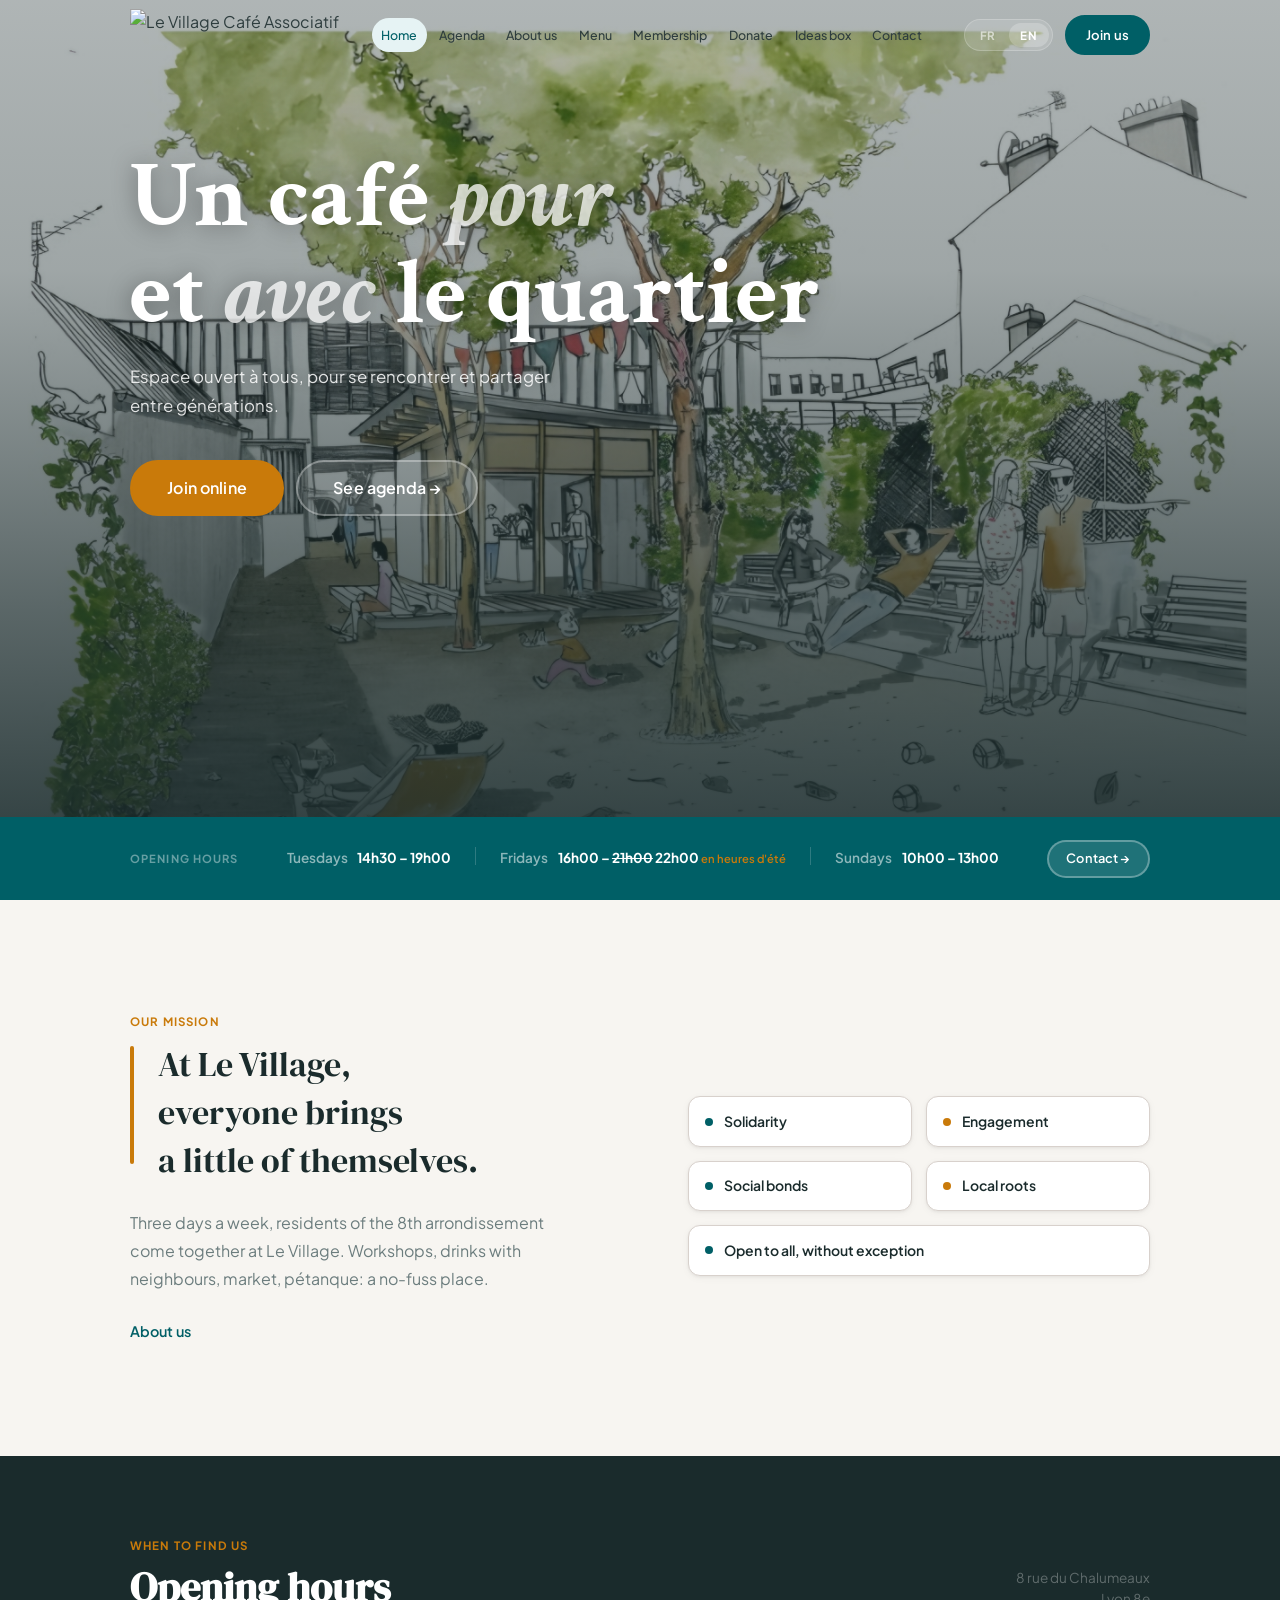
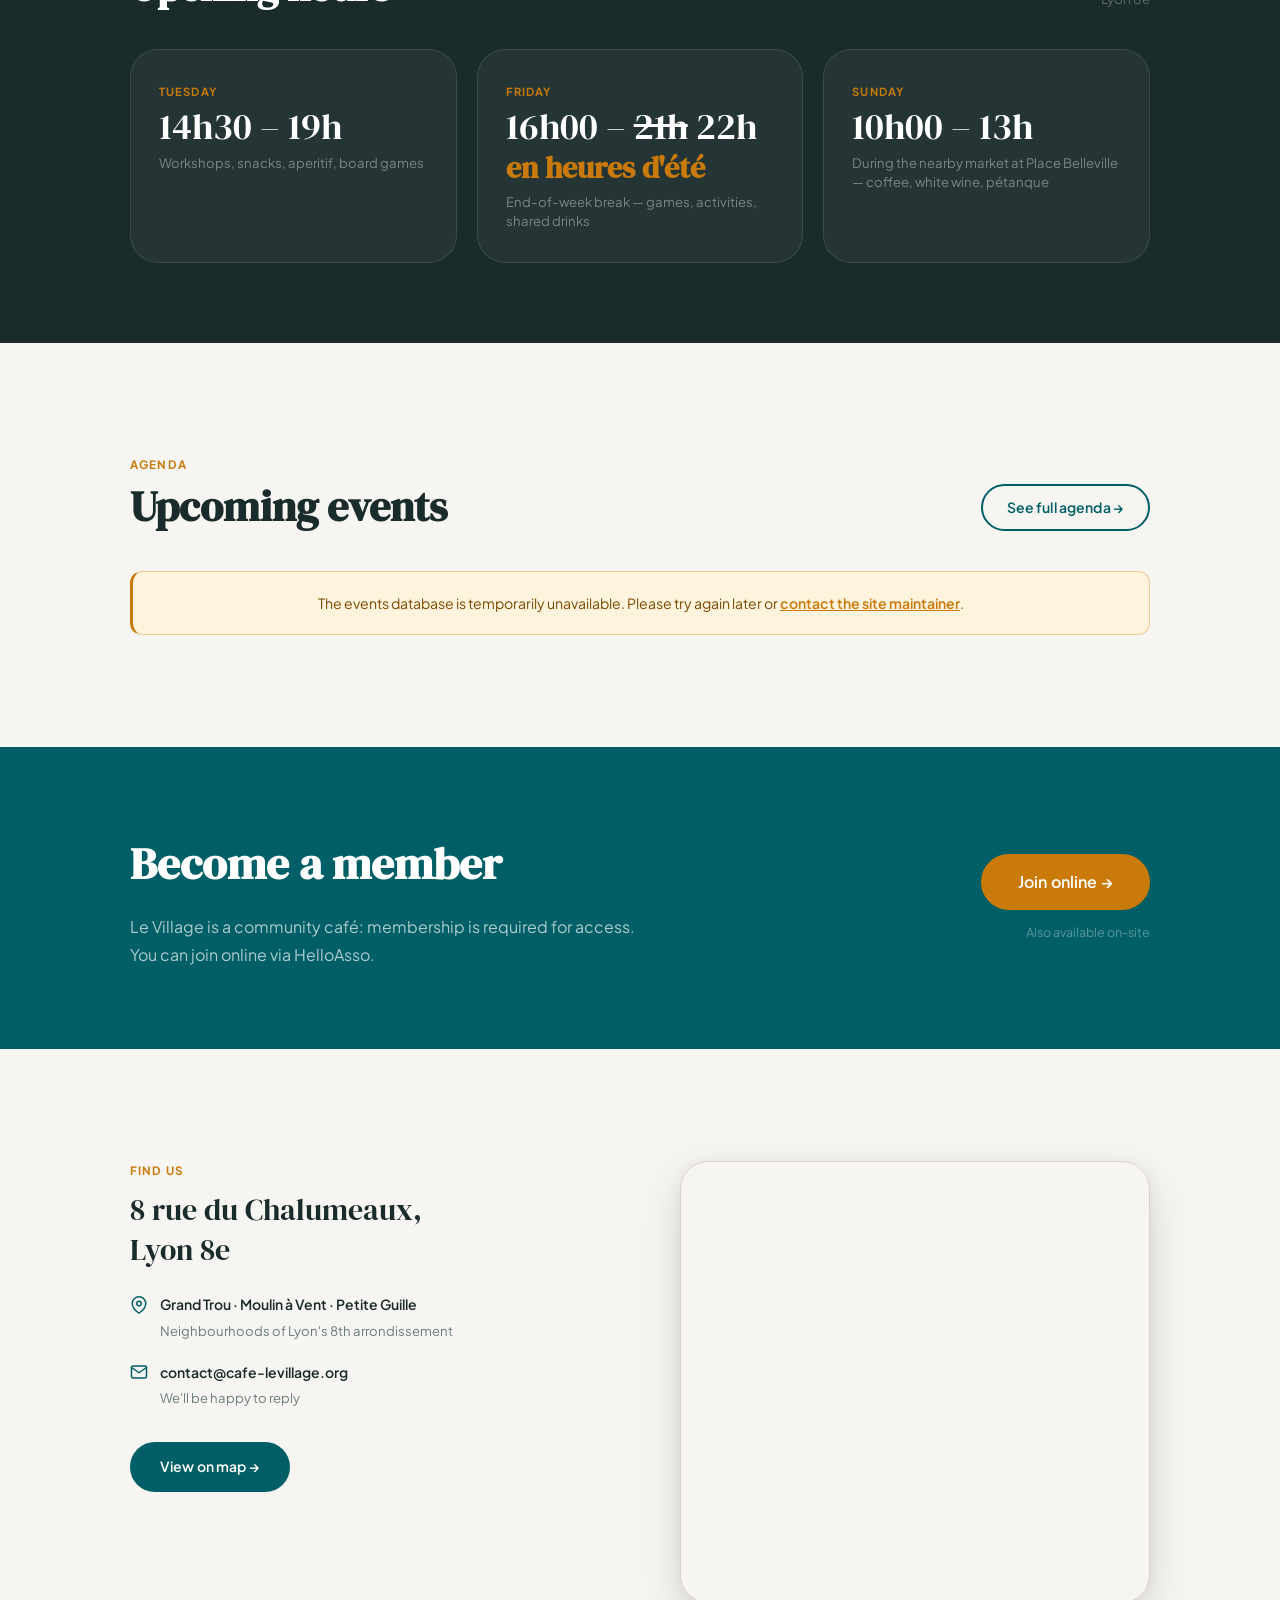
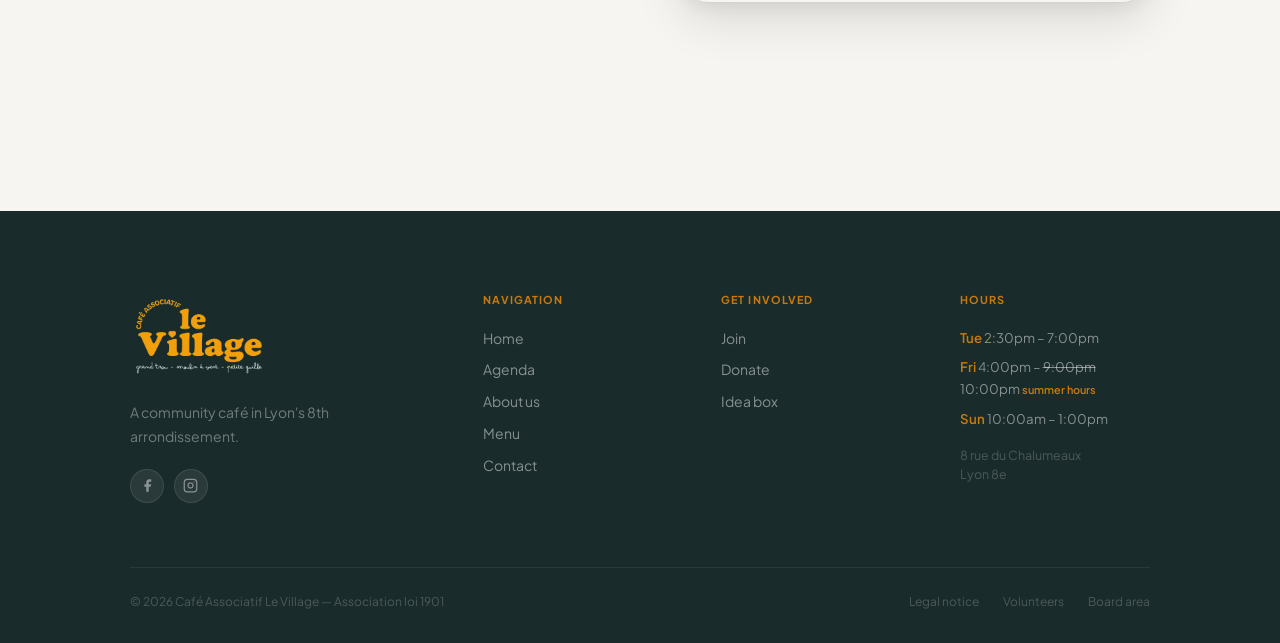
==== index.html @ 17a368c0 "style(contenu): reecrire l'accueil et la page « qui sommes-nous », harmoniser le site Quatrieme et d" ====
<!DOCTYPE html>
<html lang="fr">
<head>
  <meta charset="UTF-8">
  <meta name="viewport" content="width=device-width, initial-scale=1.0">
  <title>Le Village — Café Associatif · Lyon 8e</title>
  <meta name="description" content="Le Café Associatif Le Village — un espace ouvert à tous dans le 8e arrondissement de Lyon. Grand Trou · Moulin à Vent · Petite Guille.">
  <meta name="supabase-url" content="https://evifxtecjhemmaxaiozt.supabase.co">
  <meta name="supabase-anon-key" content="eyJhbGciOiJIUzI1NiIsInR5cCI6IkpXVCJ9.eyJpc3MiOiJzdXBhYmFzZSIsInJlZiI6ImV2aWZ4dGVjamhlbW1heGFpb3p0Iiwicm9sZSI6ImFub24iLCJpYXQiOjE3NzY5NzIzNzIsImV4cCI6MjA5MjU0ODM3Mn0.0Z4AL42b8cR0iKOZtfdiRQTcMbqZZi36RvYYEcFA48U">
  <link rel="canonical" href="https://cafe-levillage.org/">
  <meta property="og:type" content="website">
  <meta property="og:site_name" content="Le Village — Café Associatif">
  <meta property="og:url" content="https://cafe-levillage.org/">
  <meta property="og:title" content="Le Village — Café Associatif · Lyon 8e">
  <meta property="og:description" content="Le Café Associatif Le Village — un espace ouvert à tous dans le 8e arrondissement de Lyon.">
  <meta property="og:image" content="https://cafe-levillage.org/assets/images/aquarelle.jpeg">
  <script type="application/ld+json">
  {
    "@context": "https://schema.org",
    "@type": "CafeOrCoffeeShop",
    "name": "Le Village — Café Associatif",
    "url": "https://cafe-levillage.org",
    "logo": "https://cafe-levillage.org/assets/images/logo-orange.png",
    "image": "https://cafe-levillage.org/assets/images/aquarelle.jpeg",
    "description": "Le Café Associatif Le Village est un espace ouvert à tous pour se rencontrer et partager entre générations.",
    "address": {
      "@type": "PostalAddress",
      "streetAddress": "8 rue Chalumeaux",
      "addressLocality": "Lyon",
      "postalCode": "69008",
      "addressCountry": "FR"
    },
    "email": "contact@cafe-levillage.org",
    "openingHoursSpecification": [
      { "@type": "OpeningHoursSpecification", "dayOfWeek": "Tuesday",  "opens": "14:30", "closes": "19:00" },
      { "@type": "OpeningHoursSpecification", "dayOfWeek": "Friday",   "opens": "16:00", "closes": "22:00" },
      { "@type": "OpeningHoursSpecification", "dayOfWeek": "Sunday",   "opens": "10:00", "closes": "13:00" }
    ]
  }
  </script>
  <link rel="preconnect" href="https://fonts.googleapis.com">
  <link rel="preconnect" href="https://fonts.gstatic.com" crossorigin>
  <link rel="icon" type="image/jpeg" href="assets/images/favicon.jpg">
  <link rel="stylesheet" href="assets/css/village-shared.css">

  <style>
    /* ─── HERO ────────────────────────────────────────── */
    .hero { position:relative; min-height:100svh; display:flex; flex-direction:column; justify-content:flex-end; padding-top:70px; overflow:hidden; }
    .hero-bg { position:absolute; inset:0; width:100%; height:100%; object-fit:cover; object-position:center 38%; }
    @keyframes hero-pan { from { object-position:0% 50%; } to { object-position:100% 50%; } }
    @media (max-width:767px) { .hero-bg { animation:hero-pan 22s ease-in-out infinite alternate; object-position:0% 50%; transform:scale(1.18); transform-origin:center center; } }
    .hero-overlay { position:absolute; inset:0; background:linear-gradient(to bottom, rgba(26,43,44,.35) 0%, rgba(26,43,44,.42) 30%, rgba(26,43,44,.72) 68%, rgba(26,43,44,.94) 100%); }
    .hero-body { position:relative; z-index:1; padding:5rem var(--pad) 0; max-width:var(--max-w); margin:0 auto; width:100%; }
    .hero-chip { display:inline-flex; align-items:center; gap:.5rem; background:rgba(255,255,255,.12); border:1px solid rgba(255,255,255,.22); border-radius:var(--r-pill); padding:.28rem 1rem; font-size:.75rem; font-weight:700; letter-spacing:.08em; text-transform:uppercase; color:rgba(255,255,255,.9); margin-bottom:1.5rem; backdrop-filter:blur(8px); }
    .hero-chip-dot { width:6px; height:6px; background:var(--amber); border-radius:50%; flex-shrink:0; }
    .hero-title { font-family:'Crimson Text',Georgia,serif; font-size:clamp(3rem,8vw,5.8rem); color:var(--white); line-height:1.04; margin-bottom:1.25rem; text-wrap:balance; max-width:780px; text-shadow:0 2px 24px rgba(0,0,0,.35); }
    .hero-title em { font-style:italic; color:rgba(255,255,255,.75); }
    .hero-sub { font-size:1.05rem; color:rgba(255,255,255,.85); max-width:460px; line-height:1.7; margin-bottom:2.5rem; text-shadow:0 1px 12px rgba(0,0,0,.3); }
    .hero-actions { display:flex; flex-wrap:wrap; gap:.75rem; margin-bottom:4rem; }
    .hero-strip { position:relative; z-index:1; background:var(--teal); padding:1.4rem 0; margin-top:auto; }
    .hero-strip-inner { max-width:var(--max-w); margin:0 auto; padding:0 var(--pad); display:flex; flex-wrap:wrap; gap:1.5rem; align-items:center; justify-content:space-between; }
    .strip-label { font-size:.7rem; font-weight:700; text-transform:uppercase; letter-spacing:.1em; color:rgba(255,255,255,.4); }
    .strip-hours { display:flex; flex-wrap:wrap; gap:1.5rem; }
    .strip-item  { display:flex; align-items:center; gap:.6rem; }
    .strip-day   { font-size:.85rem; font-weight:600; color:rgba(255,255,255,.55); }
    .strip-time  { font-size:.85rem; font-weight:700; color:var(--white); }
    .strip-sep   { width:1px; height:18px; background:rgba(255,255,255,.18); flex-shrink:0; }

    /* ─── INTRO ───────────────────────────────────────── */
    .intro { padding:7rem 0; }
    .intro-grid { display:grid; gap:4rem; align-items:center; }
    .intro-quote { font-family:var(--font-display); font-size:clamp(1.5rem,3.2vw,2.1rem); line-height:1.42; color:var(--dark); position:relative; padding-left:1.75rem; }
    .intro-quote::before { content:''; position:absolute; left:0; top:.15em; width:4px; height:82%; background:var(--amber); border-radius:2px; }
    .values-grid { display:grid; grid-template-columns:1fr 1fr; gap:.85rem; margin-top:1rem; }
    .vpill { display:flex; align-items:center; gap:.7rem; background:var(--white); border:1px solid var(--border); border-radius:var(--r-md); padding:.8rem 1rem; box-shadow:var(--shadow-sm); transition:box-shadow .2s, transform .2s; }
    .vpill:hover { box-shadow:var(--shadow-md); transform:translateY(-2px); }
    .vpill-dot  { width:8px; height:8px; background:var(--teal); border-radius:50%; flex-shrink:0; }
    .vpill-dot.a { background:var(--amber); }
    .vpill-label { font-size:.875rem; font-weight:600; color:var(--dark); }
    .vpill-wide  { grid-column:span 2; }

    /* ─── HORAIRES ────────────────────────────────────── */
    .hours-sec  { background:var(--dark); padding:5rem 0; }
    .hours-head { display:flex; align-items:flex-end; justify-content:space-between; flex-wrap:wrap; gap:1rem; margin-bottom:2.5rem; }
    .hours-grid { display:grid; gap:1.25rem; }
    .hcard { background:rgba(255,255,255,.05); border:1px solid rgba(255,255,255,.1); border-radius:var(--r-xl); padding:2rem 1.75rem; transition:background .2s; }
    .hcard:hover { background:rgba(255,255,255,.09); }
    .hcard-day  { font-size:.7rem; font-weight:700; text-transform:uppercase; letter-spacing:.1em; color:var(--amber); margin-bottom:.4rem; }
    .hcard-time { font-family:var(--font-display); font-size:clamp(1.7rem,4vw,2.3rem); color:var(--white); line-height:1.05; margin-bottom:.45rem; }
    .hcard-note { font-size:.82rem; color:rgba(255,255,255,.4); line-height:1.45; }

    /* ─── EVENTS ──────────────────────────────────────── */
    .events-sec  { padding:7rem 0; }
    .events-head { display:flex; align-items:flex-end; justify-content:space-between; flex-wrap:wrap; gap:1rem; margin-bottom:2.5rem; }
    .events-grid { display:grid; gap:1.1rem; }
    .ecard { background:var(--white); border:1px solid var(--border); border-radius:var(--r-lg); overflow:hidden; display:flex; align-items:stretch; box-shadow:var(--shadow-sm); transition:box-shadow .2s, transform .2s; }
    .ecard:hover { box-shadow:var(--shadow-md); transform:translateY(-3px); }
    .ecard--has-photo { flex-direction:column; }
    .ecard-banner { overflow:hidden; flex-shrink:0; }
    .ecard-banner img { width:100%; height:auto; display:block; }
    .ecard--has-photo .ecard-row { display:flex; align-items:stretch; flex:1; }
    .ecard-date  { display:flex; flex-direction:column; align-items:center; justify-content:center; padding:1.25rem 1.4rem; min-width:76px; background:var(--teal); color:var(--white); text-align:center; flex-shrink:0; }
    .ecard-date.amber { background:var(--amber); }
    .ecard-dd    { font-family:var(--font-display); font-size:2rem; line-height:1; }
    .ecard-mm    { font-size:.65rem; font-weight:700; text-transform:uppercase; letter-spacing:.08em; opacity:.65; margin-top:.2rem; }
    .ecard-body  { padding:1.2rem 1.4rem; flex:1; display:flex; flex-direction:column; justify-content:center; }
    .ecard-cat   { font-size:.68rem; font-weight:700; text-transform:uppercase; letter-spacing:.08em; color:var(--amber); margin-bottom:.25rem; }
    .ecard-title { font-weight:600; color:var(--dark); font-size:1rem; line-height:1.3; margin-bottom:.25rem; }
    .ecard-meta  { font-size:.8rem; color:var(--muted); }
    .ecard-desc  { font-size:.82rem; color:var(--muted); line-height:1.55; margin-top:.45rem; }
    .events-empty { text-align:center; padding:2rem; color:var(--muted); font-size:.95rem; }

    /* ─── ADHÉSION ────────────────────────────────────── */
    .adh-sec { background:var(--teal); padding:5rem 0; }
    .adh-inner { display:flex; flex-direction:column; gap:2.5rem; }
    .adh-text h2 { font-family:var(--font-display); font-size:clamp(2rem,4vw,2.8rem); color:var(--white); margin-bottom:.75rem; }
    .adh-text p  { font-size:1rem; color:rgba(255,255,255,.68); line-height:1.75; max-width:520px; }
    .adh-cta { display:flex; flex-direction:column; gap:.75rem; align-items:flex-start; }
    .adh-note { font-size:.78rem; color:rgba(255,255,255,.35); }

    /* ─── MAP ─────────────────────────────────────────── */
    .map-sec { padding:7rem 0; }
    .map-grid { display:grid; gap:3rem; align-items:start; }
    .map-addr { font-family:var(--font-display); font-size:clamp(1.4rem,3vw,1.9rem); color:var(--dark); line-height:1.3; margin-bottom:1.5rem; }
    .map-details { display:flex; flex-direction:column; gap:1.1rem; margin-bottom:2rem; }
    .map-row { display:flex; align-items:flex-start; gap:.75rem; }
    .map-icon { width:18px; height:18px; color:var(--teal); flex-shrink:0; margin-top:.18rem; }
    .map-row-text strong { font-size:.875rem; font-weight:600; color:var(--dark); display:block; }
    .map-row-text span   { font-size:.82rem; color:var(--muted); }
    .map-frame { border-radius:var(--r-xl); overflow:hidden; box-shadow:var(--shadow-lg); border:1px solid var(--border); }
    .map-frame iframe { display:block; width:100%; height:340px; border:none; }

    /* ─── RESPONSIVE ──────────────────────────────────── */
    @media (min-width:640px) { .hours-grid { grid-template-columns:repeat(3,1fr); } .events-grid { grid-template-columns:1fr 1fr; } }
    @media (min-width:768px) { .intro-grid { grid-template-columns:1fr 1fr; gap:6rem; } .adh-inner { flex-direction:row; align-items:center; justify-content:space-between; } .adh-cta { align-items:flex-end; } .map-grid { grid-template-columns:1fr 1fr; gap:5rem; } .map-frame iframe { height:440px; } }
    @media (min-width:1024px) { .events-grid { grid-template-columns:repeat(3,1fr); } }
  </style>
</head>
<body>

  <nav class="site-nav" id="site-nav">
    <div class="nav-inner">
      <a href="index.html" class="nav-logo"><img src="assets/images/logo-header.png" alt="Le Village Café Associatif"></a>
      <div class="nav-links" role="navigation" aria-label="Navigation principale">
        <a href="index.html" class="active" data-fr="Accueil" data-en="Home">Accueil</a>
        <a href="agenda.html" data-fr="Agenda" data-en="Agenda">Agenda</a>
        <a href="qui-sommes-nous.html" data-fr="Qui sommes-nous" data-en="About us">Qui sommes-nous</a>
        <a href="carte.html" data-fr="La Carte" data-en="Menu">La Carte</a>
        <a href="adhesion.html" data-fr="Adhésion" data-en="Membership">Adhésion</a>
        <a href="don.html" data-fr="Faire un don" data-en="Donate">Faire un don</a>
        <a href="boite-a-idees.html" data-fr="Boîte à idées" data-en="Ideas box">Boîte à idées</a>
        <a href="contact.html" data-fr="Contact" data-en="Contact">Contact</a>
      </div>
      <div class="nav-right">
        <div class="lang-switch"><button class="lang-btn active" data-lang="fr">FR</button><button class="lang-btn" data-lang="en">EN</button></div>
        <a href="adhesion.html" class="btn btn-primary nav-adhere" style="font-size:.82rem;padding:.45rem 1.2rem;" data-fr="Adhérer" data-en="Join us">Adhérer</a>
        <button class="nav-burger" id="nav-burger" aria-label="Menu" aria-expanded="false"><span></span><span></span><span></span></button>
      </div>
    </div>
  </nav>
  <div class="nav-drawer" id="nav-drawer" role="dialog" aria-label="Menu">
    <a href="index.html" data-fr="Accueil" data-en="Home">Accueil</a>
    <a href="agenda.html" data-fr="Agenda" data-en="Agenda">Agenda</a>
    <a href="qui-sommes-nous.html" data-fr="Qui sommes-nous" data-en="About us">Qui sommes-nous</a>
    <a href="carte.html" data-fr="La Carte" data-en="Menu">La Carte</a>
    <a href="adhesion.html" data-fr="Adhésion" data-en="Membership">Adhésion</a>
    <a href="don.html" data-fr="Faire un don" data-en="Donate">Faire un don</a>
    <a href="boite-a-idees.html" data-fr="Boîte à idées" data-en="Ideas box">Boîte à idées</a>
    <a href="contact.html" data-fr="Contact" data-en="Contact">Contact</a>
  </div>

  <!-- HERO -->
  <section class="hero" id="hero-section">
    <img src="assets/images/aquarelle.jpeg" alt="Café Associatif Le Village — terrasse animée du quartier" class="hero-bg">
    <div class="hero-overlay"></div>
    <div class="container hero-body">
      <h1 class="hero-title fin fin-1">
        Un café <em>pour</em><br>et <em>avec</em> le quartier
      </h1>
      <p class="hero-sub fin fin-3">
        Espace ouvert à tous, pour se rencontrer et partager entre générations.
      </p>
      <div class="hero-actions fin fin-4">
        <a href="adhesion.html" class="btn btn-amber btn-lg" data-fr="Adhérer en ligne" data-en="Join online">Adhérer en ligne</a>
        <a href="agenda.html" class="btn btn-ghost btn-lg" data-fr="Voir l'agenda →" data-en="See agenda →">Voir l'agenda →</a>
      </div>
    </div>
    <div class="hero-strip">
      <div class="hero-strip-inner">
        <div><p class="strip-label" data-fr="Horaires d'ouverture" data-en="Opening hours">Horaires d'ouverture</p></div>
        <div class="strip-hours">
          <div class="strip-item"><span class="strip-day" data-fr="Mardis" data-en="Tuesdays">Mardis</span><span class="strip-time">14h30 – 19h00</span></div>
          <div class="strip-sep"></div>
          <div class="strip-item"><span class="strip-day" data-fr="Vendredis" data-en="Fridays">Vendredis</span><span class="strip-time">16h00 – <s>21h00</s> 22h00 <span class="summer-note">en heures d'été</span></span></div>
          <div class="strip-sep"></div>
          <div class="strip-item"><span class="strip-day" data-fr="Dimanches" data-en="Sundays">Dimanches</span><span class="strip-time">10h00 – 13h00</span></div>
        </div>
        <a href="contact.html" class="btn btn-ghost" style="font-size:.8rem;padding:.4rem 1.1rem;" data-fr="Contact →" data-en="Contact →">Contact →</a>
      </div>
    </div>
  </section>

  <!-- INTRO -->
  <section class="intro">
    <div class="container">
      <div class="intro-grid reveal">
        <div>
          <p class="s-label" data-fr="Notre mission" data-en="Our mission">Notre mission</p>
          <blockquote class="intro-quote" data-fr-rich="Au Village,<br>chacun amène<br>un peu de soi." data-en-rich="At Le Village,<br>everyone brings<br>a little of themselves.">
            Au Village,<br>chacun amène<br>un peu de soi.
          </blockquote>
          <p style="margin-top:1.5rem;font-size:1rem;color:var(--muted);line-height:1.78;max-width:430px;" data-fr="Trois jours par semaine, les habitants du 8e arrondissement se retrouvent au Village. Ateliers, verres entre voisins, marché, pétanque : un lieu sans prise de tête." data-en="Three days a week, residents of the 8th arrondissement come together at Le Village. Workshops, drinks with neighbours, market, pétanque: a no-fuss place.">
            Trois jours par semaine, les habitants du 8e arrondissement se retrouvent au Village. Ateliers, verres entre voisins, marché, pétanque : un lieu sans prise de tête.
          </p>
          <a href="qui-sommes-nous.html" style="display:inline-flex;align-items:center;gap:.4rem;margin-top:1.6rem;font-size:.9rem;font-weight:600;color:var(--teal);" data-fr="Qui sommes-nous" data-en="About us">
            Qui sommes-nous
            <svg width="14" height="14" viewBox="0 0 24 24" fill="none" stroke="currentColor" stroke-width="2.5" stroke-linecap="round" stroke-linejoin="round"><path d="M5 12h14M12 5l7 7-7 7"/></svg>
          </a>
        </div>
        <div>
          <div class="values-grid">
            <div class="vpill"><span class="vpill-dot"></span><span class="vpill-label" data-fr="Solidarité" data-en="Solidarity">Solidarité</span></div>
            <div class="vpill"><span class="vpill-dot a"></span><span class="vpill-label" data-fr="Engagement" data-en="Engagement">Engagement</span></div>
            <div class="vpill"><span class="vpill-dot"></span><span class="vpill-label" data-fr="Lien social" data-en="Social bonds">Lien social</span></div>
            <div class="vpill"><span class="vpill-dot a"></span><span class="vpill-label" data-fr="Ancrage local" data-en="Local roots">Ancrage local</span></div>
            <div class="vpill vpill-wide"><span class="vpill-dot"></span><span class="vpill-label" data-fr="Ouverture à tous, sans exception" data-en="Open to all, without exception">Ouverture à tous, sans exception</span></div>
          </div>
        </div>
      </div>
    </div>
  </section>

  <!-- HORAIRES -->
  <section class="hours-sec">
    <div class="container">
      <div class="hours-head reveal">
        <div>
          <p class="s-label" style="color:var(--amber);" data-fr="Quand nous retrouver" data-en="When to find us">Quand nous retrouver</p>
          <h2 style="font-family:var(--font-display);font-size:clamp(1.9rem,4vw,2.5rem);color:var(--white);line-height:1.1;" data-fr="Horaires d'ouverture" data-en="Opening hours">Horaires d'ouverture</h2>
        </div>
        <p style="font-size:.85rem;color:rgba(255,255,255,.3);max-width:260px;line-height:1.55;text-align:right;">8 rue du Chalumeaux<br>Lyon 8e</p>
      </div>
      <div class="hours-grid reveal">
        <div class="hcard">
          <p class="hcard-day" data-fr="Mardi" data-en="Tuesday">Mardi</p>
          <p class="hcard-time">14h30 – 19h</p>
          <p class="hcard-note" data-fr="Ateliers, goûter, apéritif, jeux de société" data-en="Workshops, snacks, aperitif, board games">Ateliers, goûter, apéritif, jeux de société</p>
        </div>
        <div class="hcard">
          <p class="hcard-day" data-fr="Vendredi" data-en="Friday">Vendredi</p>
          <p class="hcard-time">16h00 – <s>21h</s> 22h <span class="summer-note">en heures d'été</span></p>
          <p class="hcard-note" data-fr="Break de fin de semaine — jeux, animations, verres partagés" data-en="End-of-week break — games, activities, shared drinks">Break de fin de semaine — jeux, animations, verres partagés</p>
        </div>
        <div class="hcard">
          <p class="hcard-day" data-fr="Dimanche" data-en="Sunday">Dimanche</p>
          <p class="hcard-time">10h00 – 13h</p>
          <p class="hcard-note" data-fr="Pendant le marché voisin place Belleville — café, vin blanc, pétanque" data-en="During the nearby market at Place Belleville — coffee, white wine, pétanque">Pendant le marché voisin place Belleville — café, vin blanc, pétanque</p>
        </div>
      </div>
    </div>
  </section>

  <!-- ÉVÉNEMENTS -->
  <section class="events-sec">
    <div class="container">
      <div class="events-head reveal">
        <div>
          <p class="s-label" data-fr="Agenda" data-en="Agenda">Agenda</p>
          <h2 class="s-title" data-fr="Prochains événements" data-en="Upcoming events">Prochains événements</h2>
        </div>
        <a href="agenda.html" class="btn btn-outline" data-fr="Voir tout l'agenda →" data-en="See full agenda →">Voir tout l'agenda →</a>
      </div>
      <div class="events-grid reveal" id="events-grid">
        <p class="events-empty" style="grid-column:1/-1;">Chargement des événements…</p>
      </div>
    </div>
  </section>

  <!-- ADHÉSION -->
  <section class="adh-sec">
    <div class="container">
      <div class="adh-inner reveal">
        <div class="adh-text">
          <h2 data-fr="Devenez adhérent·e" data-en="Become a member">Devenez adhérent·e</h2>
          <p data-fr="Le Village est un café associatif : l'adhésion est obligatoire pour y accéder. Elle se souscrit en ligne via HelloAsso." data-en="Le Village is a community café: membership is required for access. You can join online via HelloAsso.">Le Village est un café associatif : l'adhésion est obligatoire pour y accéder. Elle se souscrit en ligne via HelloAsso.</p>
        </div>
        <div class="adh-cta">
          <a href="adhesion.html" class="btn btn-amber btn-lg" data-fr="Adhérer en ligne →" data-en="Join online →">Adhérer en ligne →</a>
          <p class="adh-note" data-fr="Également disponible sur place" data-en="Also available on-site">Également disponible sur place</p>
        </div>
      </div>
    </div>
  </section>

  <!-- CARTE -->
  <section class="map-sec">
    <div class="container">
      <div class="map-grid reveal">
        <div>
          <p class="s-label" data-fr="Nous trouver" data-en="Find us">Nous trouver</p>
          <p class="map-addr">8 rue du Chalumeaux,<br>Lyon 8e</p>
          <div class="map-details">
            <div class="map-row">
              <svg class="map-icon" viewBox="0 0 24 24" fill="none" stroke="currentColor" stroke-width="2" stroke-linecap="round" stroke-linejoin="round"><path d="M21 10c0 7-9 13-9 13s-9-6-9-13a9 9 0 0 1 18 0z"/><circle cx="12" cy="10" r="3"/></svg>
              <div class="map-row-text">
                <strong data-fr="Grand Trou · Moulin à Vent · Petite Guille" data-en="Grand Trou · Moulin à Vent · Petite Guille">Grand Trou · Moulin à Vent · Petite Guille</strong>
                <span data-fr="Quartiers du 8e arrondissement de Lyon" data-en="Neighbourhoods of Lyon's 8th arrondissement">Quartiers du 8e arrondissement de Lyon</span>
              </div>
            </div>
            <div class="map-row">
              <svg class="map-icon" viewBox="0 0 24 24" fill="none" stroke="currentColor" stroke-width="2" stroke-linecap="round" stroke-linejoin="round"><path d="M4 4h16c1.1 0 2 .9 2 2v12c0 1.1-.9 2-2 2H4c-1.1 0-2-.9-2-2V6c0-1.1.9-2 2-2z"/><polyline points="22,6 12,13 2,6"/></svg>
              <div class="map-row-text">
                <strong>contact@cafe-levillage.org</strong>
                <span data-fr="On vous répond avec plaisir" data-en="We'll be happy to reply">On vous répond avec plaisir</span>
              </div>
            </div>
          </div>
          <a href="contact.html" class="btn btn-primary" style="padding:.7rem 1.75rem;" data-fr="Voir sur la carte →" data-en="View on map →">Voir sur la carte →</a>
        </div>
        <div class="map-frame">
          <iframe title="Carte — Café Associatif Le Village, Lyon 8e" src="https://cartes.app/?allez=Café Associatif Le Village|n13308296369|4.85406|45.73576#15/45.73655/4.8552" loading="lazy"></iframe>
        </div>
      </div>
    </div>
  </section>

  <footer class="site-footer">
    <div class="container">
      <div class="footer-grid">
        <div><img src="assets/images/logo-detoure-orange.png" alt="Le Village" class="footer-logo"><p class="footer-tagline" data-fr="Un café associatif du 8e arrondissement de Lyon." data-en="A community café in Lyon's 8th arrondissement.">Un café associatif du 8e arrondissement de Lyon.</p><div class="footer-social"><a href="https://www.facebook.com/profile.php?id=61574530611496" class="soc-btn" target="_blank" rel="noopener" aria-label="Facebook"><svg viewBox="0 0 24 24" fill="currentColor"><path d="M18 2h-3a5 5 0 0 0-5 5v3H7v4h3v8h4v-8h3l1-4h-4V7a1 1 0 0 1 1-1h3z"/></svg></a><a href="https://www.instagram.com/cafe_associatif_le_village" class="soc-btn" target="_blank" rel="noopener" aria-label="Instagram"><svg viewBox="0 0 24 24" fill="none" stroke="currentColor" stroke-width="2" stroke-linecap="round" stroke-linejoin="round"><rect x="2" y="2" width="20" height="20" rx="5" ry="5"/><path d="M16 11.37A4 4 0 1 1 12.63 8 4 4 0 0 1 16 11.37z"/><line x1="17.5" y1="6.5" x2="17.51" y2="6.5"/></svg></a></div></div>
        <div><p class="fc-title" data-fr="Navigation" data-en="Navigation">Navigation</p><nav class="fc-links"><a href="index.html" data-fr="Accueil" data-en="Home">Accueil</a><a href="agenda.html" data-fr="Agenda" data-en="Agenda">Agenda</a><a href="qui-sommes-nous.html" data-fr="Qui sommes-nous" data-en="About us">Qui sommes-nous</a><a href="carte.html" data-fr="La Carte" data-en="Menu">La Carte</a><a href="contact.html" data-fr="Contact" data-en="Contact">Contact</a></nav></div>
        <div><p class="fc-title" data-fr="Participer" data-en="Get involved">Participer</p><nav class="fc-links"><a href="adhesion.html" data-fr="Adhérer" data-en="Join">Adhérer</a><a href="don.html" data-fr="Faire un don" data-en="Donate">Faire un don</a><a href="boite-a-idees.html" data-fr="Boîte à idées" data-en="Idea box">Boîte à idées</a></nav></div>
        <div><p class="fc-title" data-fr="Horaires" data-en="Hours">Horaires</p><div class="fc-hours"><p class="fc-hour" data-fr-rich="<strong>Mar</strong> 14h30 – 19h00" data-en-rich="<strong>Tue</strong> 2:30pm – 7:00pm"><strong>Mar</strong> 14h30 – 19h00</p><p class="fc-hour" data-fr-rich="<strong>Ven</strong> 16h00 – <s>21h00</s> 22h00 <span class=&quot;summer-note&quot;>en heures d'été</span>" data-en-rich="<strong>Fri</strong> 4:00pm – <s>9:00pm</s> 10:00pm <span class=&quot;summer-note&quot;>summer hours</span>"><strong>Ven</strong> 16h00 – <s>21h00</s> 22h00 <span class="summer-note">en heures d'été</span></p><p class="fc-hour" data-fr-rich="<strong>Dim</strong> 10h00 – 13h00" data-en-rich="<strong>Sun</strong> 10:00am – 1:00pm"><strong>Dim</strong> 10h00 – 13h00</p></div><p style="font-size:.78rem;color:rgba(255,255,255,.22);margin-top:1rem;line-height:1.5;">8 rue du Chalumeaux<br>Lyon 8e</p></div>
      </div>
      <div class="footer-bottom"><span>© 2026 Café Associatif Le Village — Association loi 1901</span><div class="footer-bottom-links"><a href="contact.html" data-fr="Mentions légales" data-en="Legal notice">Mentions légales</a><a href="benevoles.html" data-fr="Bénévoles" data-en="Volunteers">Bénévoles</a><a href="ca.html" data-fr="Espace CA" data-en="Board area">Espace CA</a></div></div>
    </div>
  </footer>

  <script src="assets/js/village-i18n.js"></script>
  <script src="https://cdn.jsdelivr.net/npm/@supabase/supabase-js@2"></script>
  <script src="assets/js/supabase-client.js"></script>
  <script>
    const nav = document.getElementById('site-nav');
    window.addEventListener('scroll', () => { nav.classList.toggle('scrolled', window.scrollY > 50); }, { passive: true });

    const burger = document.getElementById('nav-burger'), drawer = document.getElementById('nav-drawer');
    burger.addEventListener('click', () => { const open = burger.classList.toggle('open'); drawer.classList.toggle('open', open); burger.setAttribute('aria-expanded', open); document.body.style.overflow = open ? 'hidden' : ''; });
    drawer.querySelectorAll('a').forEach(a => a.addEventListener('click', () => { burger.classList.remove('open'); drawer.classList.remove('open'); burger.setAttribute('aria-expanded', false); document.body.style.overflow = ''; }));

    const obs = new IntersectionObserver(es => es.forEach(e => { if (e.isIntersecting) { e.target.classList.add('v'); obs.unobserve(e.target); } }), { threshold: 0.1 });
    document.querySelectorAll('.reveal').forEach(el => obs.observe(el));

    // Dynamic events from Supabase (via window.VillageSupabase)
    const MOIS_FR = ['Jan','Fév','Mar','Avr','Mai','Juin','Juil','Août','Sep','Oct','Nov','Déc'];
    const MOIS_EN = ['Jan','Feb','Mar','Apr','May','Jun','Jul','Aug','Sep','Oct','Nov','Dec'];

    function escHtml(s) { const d = document.createElement('div'); d.appendChild(document.createTextNode(String(s))); return d.innerHTML; }

    function eventNotice(ev, lang) {
      if (!ev.notice) return '';
      const text = lang === 'en' && ev.notice_en ? ev.notice_en : ev.notice;
      return `<p class="ecard-notice">${escHtml(text)}</p>`;
    }

    function confirmNotice(ev, lang) {
      if (!ev.confirmationMail || !/^[^\s@]+@[^\s@]+\.[^\s@]+$/.test(ev.confirmationMail)) return '';
      const titre = lang === 'en' && ev.titre_en ? ev.titre_en : ev.titre;
      const subjectBase = lang === 'en' ? 'Attendance confirmation' : 'Confirmation de présence';
      const href = 'mailto:' + ev.confirmationMail + '?subject=' + encodeURIComponent(titre ? subjectBase + ' — ' + titre : subjectBase);
      const before = lang === 'en' ? 'Please confirm your attendance by ' : 'Merci de confirmer votre présence par ';
      const linkLabel = lang === 'en' ? 'email' : 'mail';
      return `<p class="ecard-confirm"><span class="ecard-confirm-mark" aria-hidden="true">✨</span><span>${escHtml(before)}<a href="${escHtml(href)}">${escHtml(linkLabel)}</a></span></p>`;
    }

    function isSafeImageUrl(url) {
      return typeof url === 'string' && /^assets\/images\/[^/]+\.(jpe?g|png|gif|webp|svg)$/i.test(url);
    }

    function buildEventCard(ev, lang) {
      const d = new Date(ev.date + 'T00:00:00');
      const dd = d.getDate();
      const mm = (lang === 'en' ? MOIS_EN : MOIS_FR)[d.getMonth()];
      const isAmber = ev.public && ev.public.toLowerCase().includes('libre');
      const heures = ev.heureDebut ? (ev.heureDebut.slice(0,5) + (ev.heureFin ? ' – ' + ev.heureFin.slice(0,5) : '')) : '';
      const meta = [ev.jour_semaine, heures, ev.public].filter(Boolean).join(' · ');
      const titre = lang === 'en' && ev.titre_en ? ev.titre_en : ev.titre;
      const desc = lang === 'en' && ev.description_en ? ev.description_en : (ev.description || '');
      const photoUrl = ev.photos && ev.photos.length && isSafeImageUrl(ev.photos[0]) ? ev.photos[0] : null;
      const photoAlt = escHtml(ev.photo_alt || titre || '');
      const inner = `
        <div class="ecard-date${isAmber ? ' amber' : ''}">
          <span class="ecard-dd">${dd}</span>
          <span class="ecard-mm">${mm}</span>
        </div>
        <div class="ecard-body">
          ${ev.categorie ? `<p class="ecard-cat">${escHtml(ev.categorie)}</p>` : ''}
          <p class="ecard-title">${escHtml(titre)}</p>
          ${meta ? `<p class="ecard-meta">${escHtml(meta)}</p>` : ''}
          ${desc ? `<p class="ecard-desc">${escHtml(desc)}</p>` : ''}
          ${eventNotice(ev, lang)}
          ${confirmNotice(ev, lang)}
        </div>`;
      if (photoUrl) {
        return `<div class="ecard ecard--has-photo">
          <div class="ecard-banner"><img src="${escHtml(photoUrl)}" alt="${photoAlt}" loading="lazy"></div>
          <div class="ecard-row">${inner}</div>
        </div>`;
      }
      return `<div class="ecard">${inner}</div>`;
    }

    function currentLang() { return (window.i18n && window.i18n.locale) || localStorage.getItem('village-lang') || 'fr'; }

    let cachedEvents = null;

    function renderEvents() {
      const grid = document.getElementById('events-grid');
      if (!grid || !cachedEvents) return;
      const lang = currentLang();
      const now = new Date();
      const upcoming = cachedEvents
        .filter(ev => ev.date && new Date(ev.date + 'T00:00:00') >= new Date(now.toISOString().slice(0,10) + 'T00:00:00'))
        .sort((a, b) => a.date.localeCompare(b.date))
        .slice(0, 3);
      if (!upcoming.length) {
        grid.innerHTML = '<p class="events-empty" style="grid-column:1/-1;">' +
          (lang === 'en'
            ? 'No upcoming events for now — follow us on social media!'
            : 'Aucun événement à venir pour le moment — suivez-nous sur les réseaux !') + '</p>';
        return;
      }
      grid.innerHTML = upcoming.map(ev => buildEventCard(ev, lang)).join('');
    }

    async function loadEvents() {
      const grid = document.getElementById('events-grid');
      try {
        cachedEvents = await window.VillageSupabase.fetchEvenements();
        renderEvents();
      } catch(e) {
        const lang = currentLang();
        grid.innerHTML = '<p class="events-error">' +
          (lang === 'en'
            ? 'The events database is temporarily unavailable. Please try again later or <a href="boite-a-idees.html#ameliorer-le-site" style="color:#c97a0a;font-weight:600;text-decoration:underline;">contact the site maintainer</a>.'
            : 'La base de données des évènements est momentanément indisponible. Veuillez patienter ou <a href="boite-a-idees.html#ameliorer-le-site" style="color:#c97a0a;font-weight:600;text-decoration:underline;">contacter le mainteneur du site</a>.') + '</p>';
      }
    }
    loadEvents();
    document.addEventListener('i18n:changed', renderEvents);
  </script>

  <!-- POPUP événement (evenements.js) -->
  <div data-evenements="popup"></div>
  <script src="assets/js/evenements.js"></script>

  <script src="assets/js/lightbox.js" defer></script>
</body>
</html>
---- assets/css/village-shared.css ----
/* ============================================
   LE VILLAGE — Shared Design System
   Tokens · Reset · Nav · Footer · Utilities
   ============================================ */

@import url('https://fonts.googleapis.com/css2?family=DM+Serif+Display:ital@0;1&family=Caveat:wght@600;700&family=Plus+Jakarta+Sans:wght@300;400;500;600;700&family=Crimson+Text:ital,wght@0,600;0,700;1,400;1,600&display=swap');

/* ─── TOKENS ──────────────────────────────── */
:root {
  --teal:        #005F66;
  --teal-mid:    #007A82;
  --teal-light:  #E6F3F4;
  --amber:       #C97A0A;
  --amber-light: #FEF3DC;
  --cream:       #F7F5F1;
  --cream-dark:  #EDE9E3;
  --dark:        #1A2B2C;
  --text:        #2E3D3E;
  --muted:       #6C7D7E;
  --border:      #D8D1CC;
  --white:       #FFFFFF;

  --font-display: 'DM Serif Display', Georgia, serif;
  --font-body:    'Plus Jakarta Sans', system-ui, sans-serif;
  --font-hand:    'Caveat', cursive;

  --r-sm: 6px; --r-md: 12px; --r-lg: 20px; --r-xl: 28px; --r-pill: 100px;

  --shadow-sm: 0 1px 3px rgba(0,0,0,.06), 0 2px 8px rgba(0,0,0,.04);
  --shadow-md: 0 4px 16px rgba(0,0,0,.08), 0 1px 4px rgba(0,0,0,.04);
  --shadow-lg: 0 16px 48px rgba(0,0,0,.12), 0 4px 16px rgba(0,0,0,.06);

  --max-w: 1100px;
  --inner-w: 780px;
  --pad: 1.5rem;
}

/* ─── RESET ──────────────────────────────── */
*, *::before, *::after { box-sizing: border-box; margin: 0; padding: 0; }
html { scroll-behavior: smooth; -webkit-text-size-adjust: 100%; }
body { font-family: var(--font-body); font-size: 1rem; line-height: 1.65; color: var(--text); background: var(--cream); -webkit-font-smoothing: antialiased; overflow-x: hidden; }
img { max-width: 100%; display: block; }
a { color: inherit; text-decoration: none; }
ul { list-style: none; }
button { font-family: inherit; cursor: pointer; }

/* ─── LAYOUT ─────────────────────────────── */
.container    { width: 100%; max-width: var(--max-w);   margin: 0 auto; padding: 0 var(--pad); }
.container-sm { width: 100%; max-width: var(--inner-w); margin: 0 auto; padding: 0 var(--pad); }

/* ─── TYPOGRAPHY UTILITIES ───────────────── */
.s-label { font-size:.72rem; font-weight:700; text-transform:uppercase; letter-spacing:.1em; color:var(--amber); margin-bottom:.65rem; display:block; }
.s-title { font-family:var(--font-display); font-size:clamp(1.9rem,4vw,2.6rem); color:var(--dark); line-height:1.12; text-wrap:balance; }
.s-body  { margin-top:.85rem; font-size:1rem; color:var(--muted); line-height:1.78; }

/* ─── BUTTONS ────────────────────────────── */
.btn { display:inline-flex; align-items:center; gap:.4rem; padding:.6rem 1.5rem; border-radius:var(--r-pill); font-family:var(--font-body); font-size:.875rem; font-weight:600; letter-spacing:.01em; border:2px solid transparent; transition:all .2s ease; text-decoration:none; white-space:nowrap; cursor:pointer; }
.btn-lg { padding:.8rem 2.2rem; font-size:1rem; }
.btn-primary  { background:var(--teal);  color:var(--white); border-color:var(--teal); }
.btn-primary:hover  { background:var(--dark); border-color:var(--dark); transform:translateY(-1px); box-shadow:0 4px 20px rgba(0,95,102,.28); }
.btn-amber    { background:var(--amber); color:var(--white); border-color:var(--amber); }
.btn-amber:hover    { background:#b06808; border-color:#b06808; transform:translateY(-1px); }
.btn-outline  { background:transparent; color:var(--teal); border-color:var(--teal); }
.btn-outline:hover  { background:var(--teal); color:var(--white); }
.btn-ghost    { background:rgba(255,255,255,.12); color:var(--white); border-color:rgba(255,255,255,.3); }
.btn-ghost:hover    { background:rgba(255,255,255,.22); border-color:rgba(255,255,255,.5); }

.btn:disabled,
.btn[aria-disabled="true"] {
  box-shadow: none;
  cursor: not-allowed;
  opacity: 0.5;
  pointer-events: none;
  transform: none;
}

/* ─── CARDS ──────────────────────────────── */
.card { background:var(--white); border:1px solid var(--border); border-radius:var(--r-lg); padding:1.75rem; box-shadow:var(--shadow-sm); }

/* ─── NAV ────────────────────────────────── */
.site-nav { position:fixed; top:0; left:0; right:0; z-index:200; height:70px; display:flex; align-items:center; transition:background .35s, box-shadow .35s; }
.site-nav.scrolled { background:rgba(247, 245, 241, 0.96); backdrop-filter:blur(14px); -webkit-backdrop-filter:blur(14px); box-shadow:0 1px 0 var(--border); }
.nav-inner { display:flex; align-items:center; justify-content:space-between; width:100%; max-width:var(--max-w); margin:0 auto; padding:0 var(--pad); gap:1rem; }
.nav-logo { display:flex; align-items:center; flex-shrink:0; }
.nav-logo img { height:52px; width:auto; transition:opacity .2s; }
.nav-logo:hover img { opacity:.8; }
.nav-links { display:none; align-items:center; gap:.15rem; flex:1; justify-content:center; }
.nav-links a { font-size:.78rem; font-weight:500; color:var(--text); padding:.4rem .6rem; border-radius:var(--r-pill); transition:background .15s, color .15s; white-space:nowrap; }
.nav-links a:hover, .nav-links a.active { background:var(--teal-light); color:var(--teal); }
.nav-right { display:flex; align-items:center; gap:.75rem; flex-shrink:0; }
.nav-adhere { display:none !important; }
.nav-burger { display:flex; flex-direction:column; justify-content:center; gap:5px; width:40px; height:40px; padding:9px; background:none; border:none; cursor:pointer; border-radius:var(--r-sm); }
.nav-burger span { display:block; width:100%; height:2px; background:var(--dark); border-radius:2px; transition:all .28s ease; transform-origin:center; }
.nav-burger.open span:nth-child(1) { transform:translateY(7px) rotate(45deg); }
.nav-burger.open span:nth-child(2) { opacity:0; transform:scaleX(0); }
.nav-burger.open span:nth-child(3) { transform:translateY(-7px) rotate(-45deg); }
.nav-drawer { position:fixed; top:70px; left:0; right:0; bottom:0; background:var(--cream); z-index:199; padding:1.5rem var(--pad); display:flex; flex-direction:column; transform:translateX(100%); transition:transform .35s cubic-bezier(.4,0,.2,1); border-top:1px solid var(--border); overflow-y:auto; }
.nav-drawer.open { transform:translateX(0); }
.nav-drawer a { font-size:1.15rem; font-weight:500; color:var(--text); padding:.9rem 1rem; border-radius:var(--r-md); display:block; transition:background .15s, color .15s; border-bottom:1px solid var(--border); }
.nav-drawer a:last-child { border-bottom:none; }
.nav-drawer a:hover { background:var(--teal-light); color:var(--teal); }

/* ─── PAGE HEADER (inner pages) ──────────── */
.page-hd { background:var(--dark); padding:7rem 0 4rem; }
.page-hd-inner { max-width:var(--max-w); margin:0 auto; padding:0 var(--pad); }
.page-hd-label { font-size:.72rem; font-weight:700; text-transform:uppercase; letter-spacing:.1em; color:var(--amber); margin-bottom:.75rem; display:block; }
.page-hd-title { font-family:'Crimson Text', Georgia, serif; font-size:clamp(2.8rem,7vw,4.5rem); color:var(--white); line-height:1.05; margin-bottom:.75rem; font-weight:600; }
.page-hd-sub { font-size:1rem; color:rgba(255,255,255,.55); max-width:480px; line-height:1.65; }

/* ─── HORIZONTAL BANDS ────────────────────── */
.band-dark { background:var(--dark); padding:5rem 0; }
.band-teal { background:var(--teal); padding:5rem 0; }
.band-dark .s-label  { color:var(--amber); }
.band-dark .s-title  { color:var(--white); }
.band-dark .s-body   { color:rgba(255,255,255,.6); }
.band-teal .s-label  { color:rgba(255,255,255,.6); }
.band-teal .s-title  { color:var(--white); }
.band-teal .s-body   { color:rgba(255,255,255,.7); }

/* ─── FOOTER ─────────────────────────────── */
.site-footer { background:var(--dark); padding:5rem 0 2rem; margin-top:6rem; }
.footer-grid { display:grid; gap:3rem; margin-bottom:4rem; }
.footer-logo { height:90px; width:auto; margin-bottom:1.25rem; opacity:.95; }
.footer-tagline { font-size:.875rem; color:rgba(255,255,255,.38); line-height:1.7; max-width:220px; }
.footer-social { display:flex; gap:.6rem; margin-top:1.25rem; }
.soc-btn { width:34px; height:34px; border-radius:50%; background:rgba(255,255,255,.07); border:1px solid rgba(255,255,255,.1); display:flex; align-items:center; justify-content:center; color:rgba(255,255,255,.45); transition:background .2s, color .2s; }
.soc-btn:hover { background:rgba(255,255,255,.14); color:var(--white); }
.soc-btn svg { width:15px; height:15px; }
.fc-title { font-size:.68rem; font-weight:700; text-transform:uppercase; letter-spacing:.1em; color:var(--amber); margin-bottom:1.1rem; }
.fc-links { display:flex; flex-direction:column; gap:.55rem; }
.fc-links a { font-size:.875rem; color:rgba(255,255,255,.48); transition:color .15s; }
.fc-links a:hover { color:var(--white); }
.fc-hours { display:flex; flex-direction:column; gap:.5rem; }
.fc-hour { font-size:.83rem; color:rgba(255,255,255,.48); }
.fc-hour strong { color:var(--amber); font-weight:600; }

/* Mention « heures d'été » — couleur jaune/ambre de la charte */
.summer-note {
  color: var(--amber);
  font-size: 0.82em;
  font-weight: 600;
  white-space: nowrap;
}
.footer-bottom { border-top:1px solid rgba(255,255,255,.07); padding-top:1.5rem; display:flex; align-items:center; justify-content:space-between; flex-wrap:wrap; gap:1rem; font-size:.75rem; color:rgba(255,255,255,.22); }
.footer-bottom a { color:rgba(255,255,255,.22); transition:color .15s; }
.footer-bottom a:hover { color:rgba(255,255,255,.6); }
.footer-bottom-links { display:flex; gap:1.5rem; }

/* ─── REVEAL ANIMATIONS ──────────────────── */
@keyframes fadeUp { from { opacity:0; transform:translateY(22px); } to { opacity:1; transform:translateY(0); } }
.fin   { opacity:0; animation:fadeUp .6s ease forwards; }
.fin-1 { animation-delay:.08s; } .fin-2 { animation-delay:.18s; }
.fin-3 { animation-delay:.3s;  } .fin-4 { animation-delay:.45s; }
.reveal { opacity:0; transform:translateY(26px); transition:opacity .65s ease, transform .65s ease; }
.reveal.v { opacity:1; transform:translateY(0); }

/* ─── INFO BANNERS ───────────────────────── */
.banner { border-radius:var(--r-md); padding:1.1rem 1.4rem; display:flex; gap:.85rem; align-items:flex-start; font-size:.92rem; line-height:1.6; }
.banner-amber { background:var(--amber-light); border:2px solid var(--amber); color:var(--text); }
.banner-teal  { background:var(--teal-light);  border:2px solid var(--teal);  color:var(--text); }
.banner p { margin:0; }
.banner strong { color:var(--teal); }

/* ─── FORM ELEMENTS ──────────────────────── */
.form-label { display:block; font-weight:600; font-size:.85rem; color:var(--dark); margin-bottom:.4rem; }
.form-input { width:100%; padding:.75rem 1rem; border:1.5px solid var(--border); border-radius:var(--r-md); font-family:var(--font-body); font-size:.95rem; color:var(--text); background:var(--white); transition:border-color .2s, box-shadow .2s; outline:none; }
.form-input:focus { border-color:var(--teal); box-shadow:0 0 0 3px rgba(0,95,102,.1); }
.form-hint { font-size:.78rem; color:var(--muted); margin-top:.3rem; }
.form-group { margin-bottom:1.1rem; }
.form-row { display:grid; grid-template-columns:1fr 1fr; gap:1rem; }
@media (max-width:500px) { .form-row { grid-template-columns:1fr; } }

/* ─── LANGUAGE SWITCHER ──────────────────────── */
.lang-switch { display:inline-flex; align-items:center; gap:.15rem; background:var(--cream-dark); border:1px solid var(--border); border-radius:var(--r-pill); padding:.2rem; flex-shrink:0; }
.lang-btn { font-family:var(--font-body); font-size:.72rem; font-weight:700; letter-spacing:.04em; color:var(--muted); background:none; border:none; padding:.28rem .7rem; border-radius:var(--r-pill); cursor:pointer; transition:background .15s, color .15s; }
.lang-btn:hover { color:var(--teal); }
.lang-btn.active { background:var(--teal); color:var(--white); }
.site-nav:not(.scrolled) .lang-switch { background:rgba(255,255,255,.12); border-color:rgba(255,255,255,.2); }
.site-nav:not(.scrolled) .lang-btn { color:rgba(255,255,255,.6); }
.site-nav:not(.scrolled) .lang-btn:hover { color:var(--white); }
.site-nav:not(.scrolled) .lang-btn.active { background:rgba(255,255,255,.22); color:var(--white); }

/* ─── RESPONSIVE ─────────────────────────── */
@media (min-width:768px) {
  :root { --pad: 2rem; }
  .nav-links  { display:flex; }
  .nav-adhere { display:inline-flex !important; }
  .nav-burger { display:none; }
  .footer-grid { grid-template-columns:1.6fr 1fr 1fr 1fr; }
}
@media (min-width:1024px) { :root { --pad: 2.5rem; } }
@media (prefers-reduced-motion:reduce) { .fin,.reveal { animation:none; opacity:1; transform:none; transition:none; } }

/* ─── PROTECTED PAGES ───────────────────── */
.logout-btn { display:inline-flex; align-items:center; gap:.4rem; margin-top:2.5rem; padding:.65rem 1.75rem; border-radius:var(--r-pill); border:2px solid var(--border); background:var(--white); font-family:var(--font-body); font-size:.875rem; font-weight:600; color:var(--muted); cursor:pointer; transition:all .2s; }
.logout-btn:hover { border-color:var(--teal); color:var(--teal); }

.icon-circle { width:40px; height:40px; border-radius:50%; display:flex; align-items:center; justify-content:center; flex-shrink:0; color:var(--white); }

.icon-circle.teal   { background:var(--teal); }
.icon-circle.amber  { background:var(--amber); }
.icon-circle svg    { width:20px; height:20px; }

/* ─── EVENT POPUP ────────────────────────── */
.event-modal-overlay { position:fixed; inset:0; z-index:1000; display:flex; align-items:center; justify-content:center; padding:1rem; background:rgba(26,43,44,.6); backdrop-filter:blur(10px); -webkit-backdrop-filter:blur(10px); animation:eventOverlayFadeIn .25s ease-out both; }
.event-modal-overlay.is-closing { animation:eventOverlayFadeOut .2s ease-in forwards; }

/* Shell wraps the card so the side nav buttons can straddle its edges */
.event-modal-shell { position:relative; width:100%; max-width:460px; display:flex; }

/* Modal card — no padding: each zone handles its own */
.event-modal { position:relative; flex:1 1 auto; background:var(--white); border-radius:var(--r-xl); box-shadow:var(--shadow-lg); width:100%; max-height:90vh; overflow:auto; padding:0; animation:eventPopIn .4s cubic-bezier(.16,1,.3,1) both; }
.event-modal.is-closing { animation:eventPopOut .2s ease-in forwards; }

/* ── Header zone (eyebrow + title + date) ── dark band, like .hours-sec */
.event-modal__eyebrow,
.event-modal__title,
.event-modal__date { padding-left:1.5rem; padding-right:3.5rem; }

.event-modal__eyebrow { font-size:.72rem; font-weight:700; text-transform:uppercase; letter-spacing:.12em; color:var(--amber); padding-top:1.75rem; padding-bottom:0; display:block; background:var(--dark); }
.event-modal__title { font-family:var(--font-display); font-size:clamp(1.5rem,5vw,1.85rem); color:var(--white); line-height:1.12; margin:0; padding-top:.4rem; background:var(--dark); }
.event-modal__date { font-size:.88rem; font-weight:600; color:rgba(255,255,255,.55); background:var(--dark); padding-top:.55rem; padding-bottom:1.5rem; display:block; border-bottom:1px solid rgba(255,255,255,.07); }

/* ── Body zone (photo, lieu, desc) ── white */
.event-modal__photo {
  overflow: hidden;
  width: 100%;
}

.event-modal .event-modal__photo img {
  display: block;
  height: auto;
  width: 100%;
}
.event-modal__lieu { font-size:.85rem; color:var(--muted); margin:1.1rem 1.5rem .2rem; display:flex; align-items:center; gap:.4rem; }
.event-modal__lieu::before { content:'📍'; font-size:.8rem; }
.event-modal__desc { font-size:.925rem; line-height:1.7; color:var(--text); margin:0 1.5rem 1.25rem; padding-top:.6rem; }

/* ── Links zone ── */
.event-modal__links { display:flex; flex-wrap:wrap; gap:.6rem; padding:.25rem 1.5rem 1.5rem; border-top:1px solid var(--border); margin-top:0; }
.event-modal__link { flex:1 1 auto; text-align:center; padding:.55rem 1rem; border-radius:var(--r-pill); font-family:var(--font-body); font-size:.82rem; font-weight:600; text-decoration:none; border:2px solid transparent; transition:all .2s; white-space:nowrap; }
.event-modal__link--fb  { background:transparent; color:var(--teal); border-color:var(--teal); }
.event-modal__link--fb:hover  { background:var(--teal); color:var(--white); transform:translateY(-1px); }
.event-modal__link--ig  { background:transparent; color:var(--teal); border-color:var(--teal); }
.event-modal__link--ig:hover  { background:var(--teal); color:var(--white); transform:translateY(-1px); }
.event-modal__link--agenda { background:var(--amber); color:var(--white); border-color:var(--amber); flex:1 1 100%; margin-top:.2rem; }
.event-modal__link--agenda:hover { background:#b06808; border-color:#b06808; transform:translateY(-1px); box-shadow:0 4px 16px rgba(201,122,10,.3); }

/* ── Close button ── floats over dark header */
.event-modal__close { position:absolute; top:.75rem; right:.75rem; width:34px; height:34px; border-radius:50%; border:1px solid rgba(255,255,255,.2); background:rgba(255,255,255,.1); color:rgba(255,255,255,.75); font-size:1rem; font-family:var(--font-body); cursor:pointer; display:flex; align-items:center; justify-content:center; transition:background .2s, color .2s, transform .2s; z-index:1; }
.event-modal__close:hover { background:rgba(255,255,255,.22); color:var(--white); transform:rotate(90deg); }
.event-modal__close:focus-visible { outline:2px solid var(--amber); outline-offset:2px; }

/* ── Side navigation buttons ── circular, like the close cross, straddling the card edges */
.event-modal__nav-btn { position:absolute; bottom:3.5rem; width:46px; height:46px; border-radius:50%; border:1px solid rgba(255,255,255,.3); background:var(--teal); color:var(--white); display:flex; align-items:center; justify-content:center; cursor:pointer; z-index:3; box-shadow:0 6px 20px rgba(0,95,102,.38); transition:background .2s, transform .2s, box-shadow .2s, opacity .25s; animation:navBreathe 2.6s ease-in-out infinite; }
.event-modal__nav-btn--prev { left:-23px; }
.event-modal__nav-btn--next { right:-23px; }
.event-modal__nav-arrow { width:22px; height:22px; transition:transform .2s; }
.event-modal__nav-btn:hover:not(:disabled) { background:var(--teal-mid); transform:scale(1.12); box-shadow:0 10px 28px rgba(0,95,102,.5); animation:none; }
.event-modal__nav-btn--prev:hover:not(:disabled) .event-modal__nav-arrow { transform:translateX(-2px); }
.event-modal__nav-btn--next:hover:not(:disabled) .event-modal__nav-arrow { transform:translateX(2px); }
.event-modal__nav-btn:focus-visible { outline:2px solid var(--amber); outline-offset:3px; animation:none; }
.event-modal__nav-btn:disabled { opacity:.28; cursor:default; box-shadow:none; animation:none; }

/* ── Position counter ── small pill centred under the card */
.event-modal__nav-counter { position:absolute; bottom:-1.7rem; left:50%; transform:translateX(-50%); font-family:var(--font-body); font-size:.78rem; font-weight:600; letter-spacing:.04em; color:rgba(255,255,255,.9); white-space:nowrap; }

@keyframes navBreathe { 0%,100% { transform:scale(1); } 50% { transform:scale(1.09); } }

@media (max-width:560px) {
  .event-modal__nav-btn { width:40px; height:40px; }
  .event-modal__nav-btn--prev { left:4px; }
  .event-modal__nav-btn--next { right:4px; }
  .event-modal__nav-arrow { width:19px; height:19px; }
}

/* ── Confirmation note ── handwritten, stands out from the rest ── */
.event-modal__confirm,
.ecard-confirm { font-family:var(--font-hand); font-weight:700; line-height:1.2; color:var(--amber); background:var(--amber-light); border:1px dashed var(--amber); border-radius:var(--r-md); display:flex; align-items:center; gap:.5rem; }
.event-modal__confirm { font-size:1.4rem; margin:0 1.5rem 1.25rem; padding:.7rem 1rem; }
.ecard-confirm { font-size:1.2rem; margin-top:.55rem; padding:.45rem .75rem; }
.event-modal__confirm a,
.ecard-confirm a { color:var(--amber); text-decoration:underline; text-decoration-thickness:2px; text-underline-offset:2px; transition:color .2s; }
.event-modal__confirm a:hover,
.ecard-confirm a:hover { color:#9a5d08; }
.event-modal__confirm-mark,
.ecard-confirm-mark { flex-shrink:0; font-size:1.1em; line-height:1; }

/* ── Fermeture exceptionnelle ── */
.event-modal__notice,
.ecard-notice { font-size:.82rem; color:#7c4a00; background:var(--amber-light); border:1px solid rgba(201,122,10,.35); border-left:3px solid var(--amber); border-radius:var(--r-sm); line-height:1.55; }
.event-modal__notice { margin:0 1.5rem 1.25rem; padding:.6rem .9rem; }
.ecard-notice { margin-top:.5rem; padding:.35rem .6rem; }

/* ── Indisponibilité base de données évènements ── */
.events-error { background:var(--amber-light); border:1px solid #c97a0a; border:1px solid rgba(201,122,10,.35); border-left:3px solid var(--amber); border-radius:var(--r-md); color:#7c4a00; font-size:.88rem; grid-column:1/-1; line-height:1.6; padding:1.25rem 1.5rem; text-align:center; }

body.has-event-modal { overflow:hidden; }
@keyframes eventOverlayFadeIn { from { opacity:0; } to { opacity:1; } }
@keyframes eventOverlayFadeOut { from { opacity:1; } to { opacity:0; } }
@keyframes eventPopIn  { from { opacity:0; transform:translateY(20px) scale(.93); } to { opacity:1; transform:translateY(0) scale(1); } }
@keyframes eventPopOut { from { opacity:1; transform:translateY(0) scale(1); } to { opacity:0; transform:translateY(10px) scale(.96); } }
@media (prefers-reduced-motion:reduce) { .event-modal-overlay, .event-modal, .event-modal-overlay.is-closing, .event-modal.is-closing, .event-modal__nav-btn { animation:none; } }

/* ─── LIGHTBOX ───────────────────────────── */
.js-zoomable { cursor:zoom-in; transition:opacity .2s; }
.js-zoomable:hover { opacity:.88; }
.zoom-hint { display:flex; align-items:center; justify-content:center; gap:.4rem; font-size:.8rem; color:var(--teal); padding:.5rem 1rem; border-top:1px solid var(--border); }
.lb-overlay { display:none; position:fixed; inset:0; background:rgba(0,0,0,.88); z-index:9999; cursor:zoom-out; align-items:center; justify-content:center; padding:1rem; }
.lb-overlay.is-open { display:flex; }
.lb-overlay img { max-width:100%; max-height:90vh; border-radius:var(--r-md); box-shadow:0 8px 48px rgba(0,0,0,.6); object-fit:contain; }
.lb-close { position:absolute; top:1rem; right:1.25rem; background:none; border:none; color:var(--white); font-size:2rem; line-height:1; cursor:pointer; opacity:.85; }
.lb-close:hover, .lb-close:focus-visible { opacity:1; outline:none; }
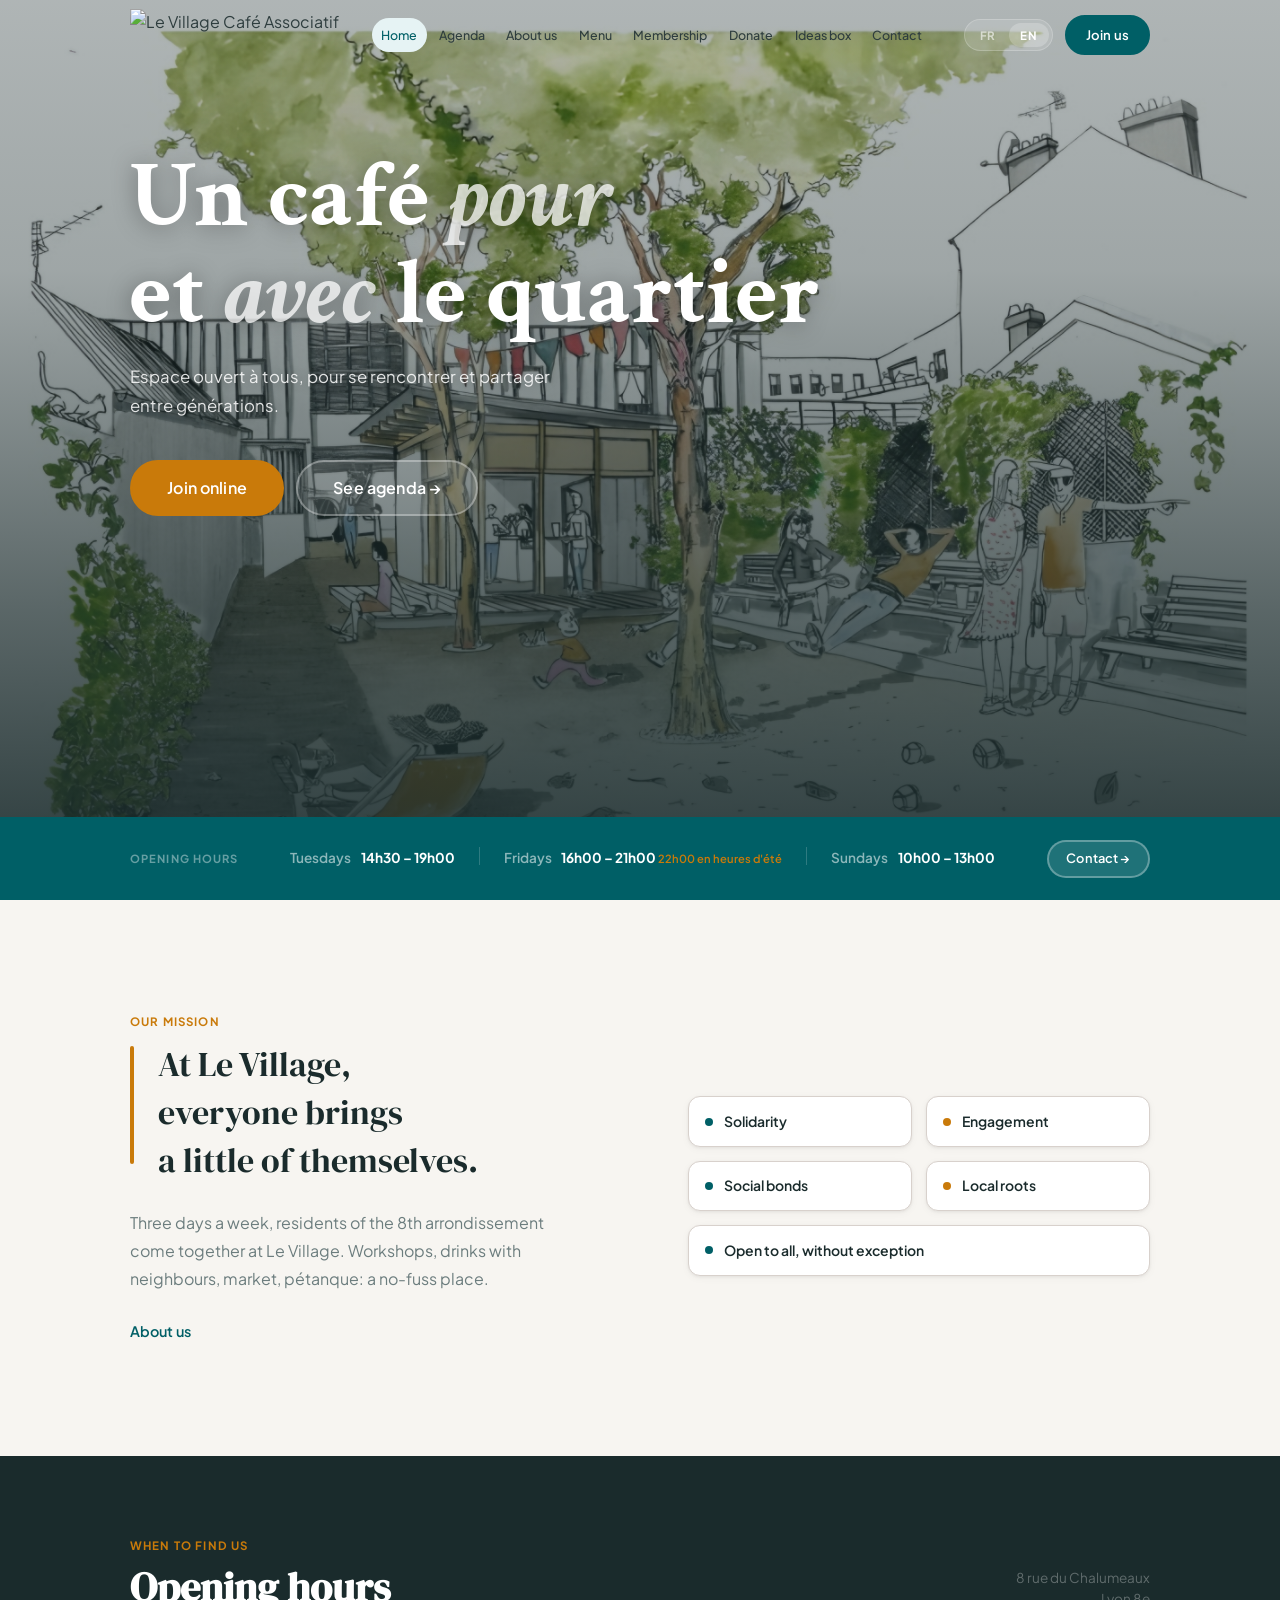
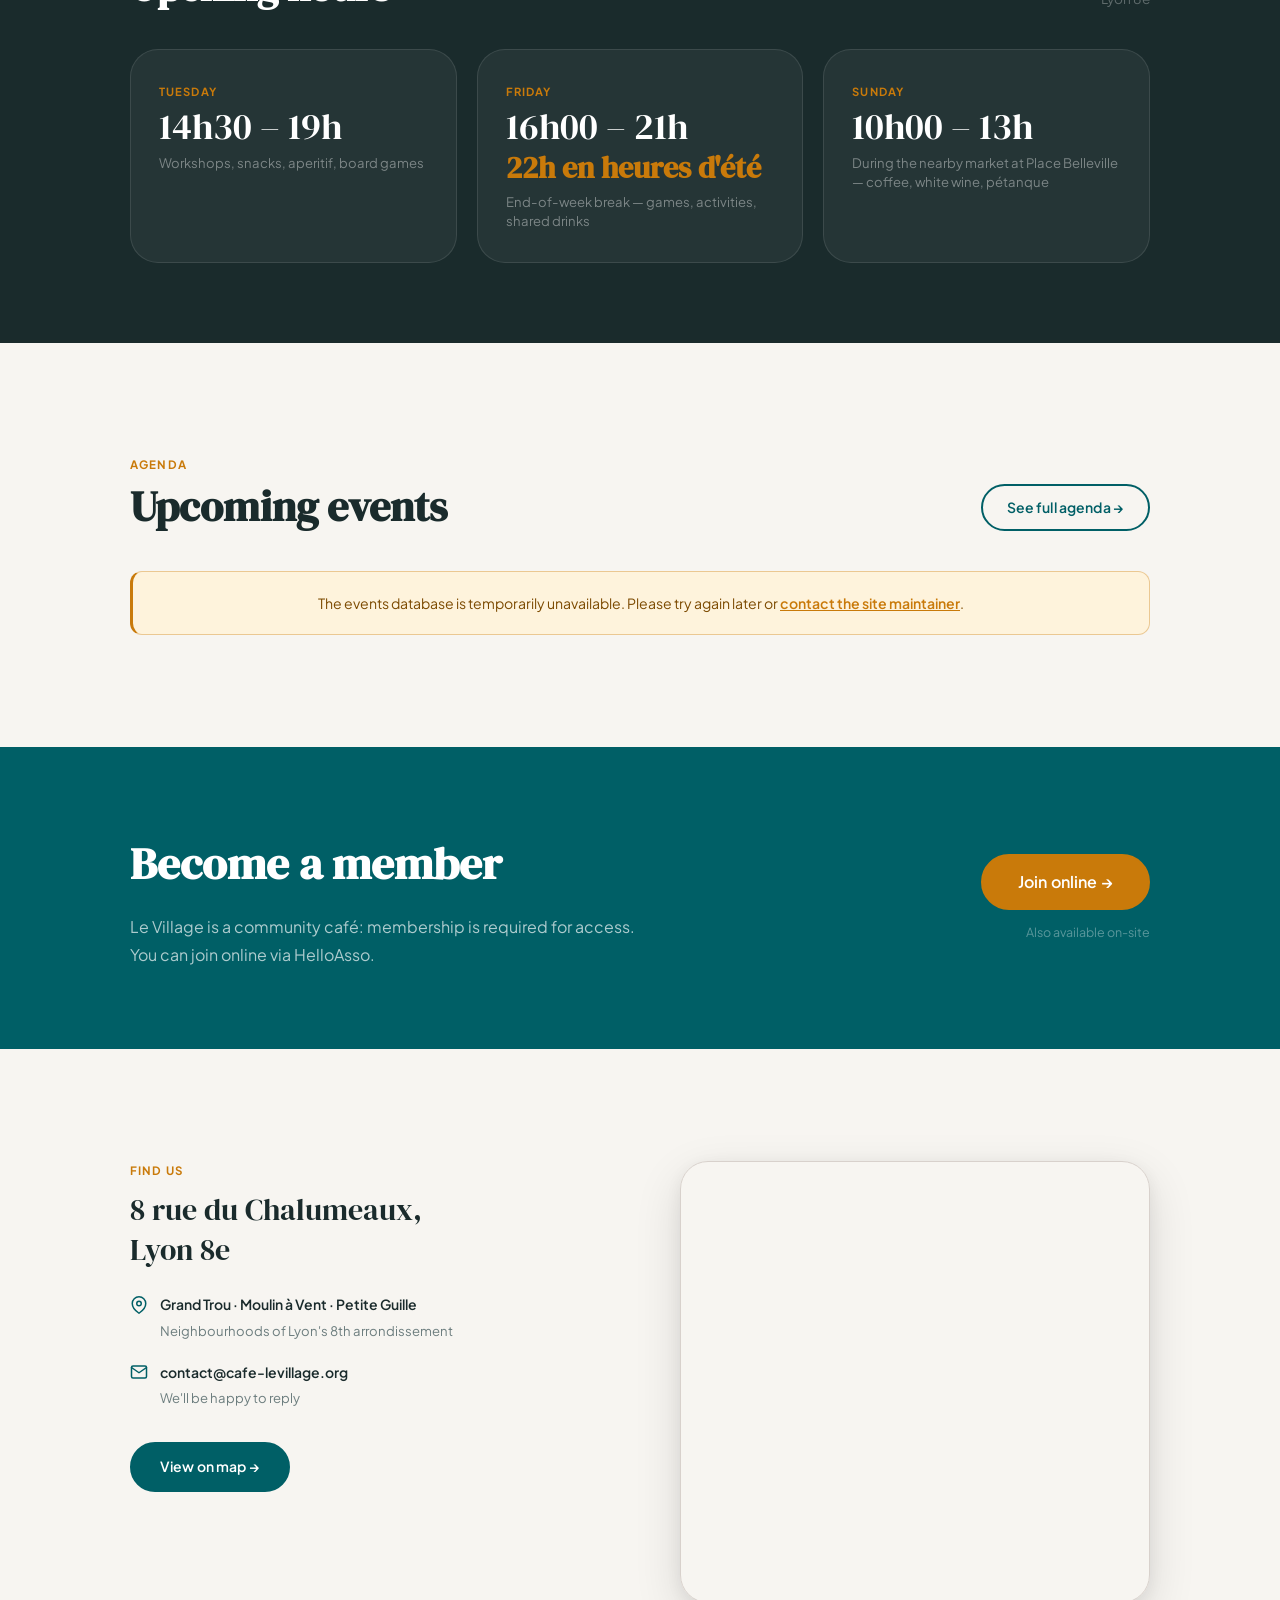
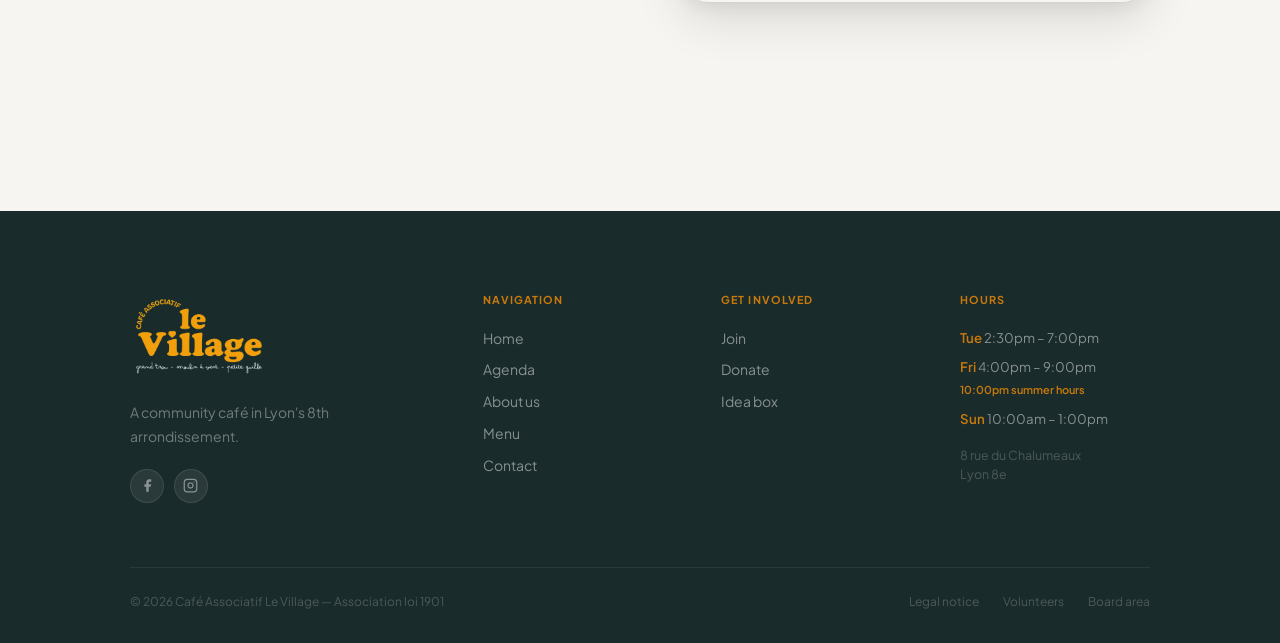
==== commit 210cf958: "feat(horaires): retour a 21h le vendredi + premiere notification Les heures d'ete sont finies : le v" ====
--- a/index.html
+++ b/index.html
@@ -33,7 +33,7 @@
     "email": "contact@cafe-levillage.org",
     "openingHoursSpecification": [
       { "@type": "OpeningHoursSpecification", "dayOfWeek": "Tuesday",  "opens": "14:30", "closes": "19:00" },
-      { "@type": "OpeningHoursSpecification", "dayOfWeek": "Friday",   "opens": "16:00", "closes": "22:00" },
+      { "@type": "OpeningHoursSpecification", "dayOfWeek": "Friday",   "opens": "16:00", "closes": "21:00" },
       { "@type": "OpeningHoursSpecification", "dayOfWeek": "Sunday",   "opens": "10:00", "closes": "13:00" }
     ]
   }
@@ -191,7 +191,7 @@
         <div class="strip-hours">
           <div class="strip-item"><span class="strip-day" data-fr="Mardis" data-en="Tuesdays">Mardis</span><span class="strip-time">14h30 – 19h00</span></div>
           <div class="strip-sep"></div>
-          <div class="strip-item"><span class="strip-day" data-fr="Vendredis" data-en="Fridays">Vendredis</span><span class="strip-time">16h00 – <s>21h00</s> 22h00 <span class="summer-note">en heures d'été</span></span></div>
+          <div class="strip-item"><span class="strip-day" data-fr="Vendredis" data-en="Fridays">Vendredis</span><span class="strip-time">16h00 – 21h00 <span class="summer-note">22h00 en heures d'été</span></span></div>
           <div class="strip-sep"></div>
           <div class="strip-item"><span class="strip-day" data-fr="Dimanches" data-en="Sundays">Dimanches</span><span class="strip-time">10h00 – 13h00</span></div>
         </div>
@@ -248,7 +248,7 @@
         </div>
         <div class="hcard">
           <p class="hcard-day" data-fr="Vendredi" data-en="Friday">Vendredi</p>
-          <p class="hcard-time">16h00 – <s>21h</s> 22h <span class="summer-note">en heures d'été</span></p>
+          <p class="hcard-time">16h00 – 21h <span class="summer-note">22h en heures d'été</span></p>
           <p class="hcard-note" data-fr="Break de fin de semaine — jeux, animations, verres partagés" data-en="End-of-week break — games, activities, shared drinks">Break de fin de semaine — jeux, animations, verres partagés</p>
         </div>
         <div class="hcard">
@@ -330,7 +330,7 @@
         <div><img src="assets/images/logo-detoure-orange.png" alt="Le Village" class="footer-logo"><p class="footer-tagline" data-fr="Un café associatif du 8e arrondissement de Lyon." data-en="A community café in Lyon's 8th arrondissement.">Un café associatif du 8e arrondissement de Lyon.</p><div class="footer-social"><a href="https://www.facebook.com/profile.php?id=61574530611496" class="soc-btn" target="_blank" rel="noopener" aria-label="Facebook"><svg viewBox="0 0 24 24" fill="currentColor"><path d="M18 2h-3a5 5 0 0 0-5 5v3H7v4h3v8h4v-8h3l1-4h-4V7a1 1 0 0 1 1-1h3z"/></svg></a><a href="https://www.instagram.com/cafe_associatif_le_village" class="soc-btn" target="_blank" rel="noopener" aria-label="Instagram"><svg viewBox="0 0 24 24" fill="none" stroke="currentColor" stroke-width="2" stroke-linecap="round" stroke-linejoin="round"><rect x="2" y="2" width="20" height="20" rx="5" ry="5"/><path d="M16 11.37A4 4 0 1 1 12.63 8 4 4 0 0 1 16 11.37z"/><line x1="17.5" y1="6.5" x2="17.51" y2="6.5"/></svg></a></div></div>
         <div><p class="fc-title" data-fr="Navigation" data-en="Navigation">Navigation</p><nav class="fc-links"><a href="index.html" data-fr="Accueil" data-en="Home">Accueil</a><a href="agenda.html" data-fr="Agenda" data-en="Agenda">Agenda</a><a href="qui-sommes-nous.html" data-fr="Qui sommes-nous" data-en="About us">Qui sommes-nous</a><a href="carte.html" data-fr="La Carte" data-en="Menu">La Carte</a><a href="contact.html" data-fr="Contact" data-en="Contact">Contact</a></nav></div>
         <div><p class="fc-title" data-fr="Participer" data-en="Get involved">Participer</p><nav class="fc-links"><a href="adhesion.html" data-fr="Adhérer" data-en="Join">Adhérer</a><a href="don.html" data-fr="Faire un don" data-en="Donate">Faire un don</a><a href="boite-a-idees.html" data-fr="Boîte à idées" data-en="Idea box">Boîte à idées</a></nav></div>
-        <div><p class="fc-title" data-fr="Horaires" data-en="Hours">Horaires</p><div class="fc-hours"><p class="fc-hour" data-fr-rich="<strong>Mar</strong> 14h30 – 19h00" data-en-rich="<strong>Tue</strong> 2:30pm – 7:00pm"><strong>Mar</strong> 14h30 – 19h00</p><p class="fc-hour" data-fr-rich="<strong>Ven</strong> 16h00 – <s>21h00</s> 22h00 <span class=&quot;summer-note&quot;>en heures d'été</span>" data-en-rich="<strong>Fri</strong> 4:00pm – <s>9:00pm</s> 10:00pm <span class=&quot;summer-note&quot;>summer hours</span>"><strong>Ven</strong> 16h00 – <s>21h00</s> 22h00 <span class="summer-note">en heures d'été</span></p><p class="fc-hour" data-fr-rich="<strong>Dim</strong> 10h00 – 13h00" data-en-rich="<strong>Sun</strong> 10:00am – 1:00pm"><strong>Dim</strong> 10h00 – 13h00</p></div><p style="font-size:.78rem;color:rgba(255,255,255,.22);margin-top:1rem;line-height:1.5;">8 rue du Chalumeaux<br>Lyon 8e</p></div>
+        <div><p class="fc-title" data-fr="Horaires" data-en="Hours">Horaires</p><div class="fc-hours"><p class="fc-hour" data-fr-rich="<strong>Mar</strong> 14h30 – 19h00" data-en-rich="<strong>Tue</strong> 2:30pm – 7:00pm"><strong>Mar</strong> 14h30 – 19h00</p><p class="fc-hour" data-fr-rich="<strong>Ven</strong> 16h00 – 21h00 <span class=&quot;summer-note&quot;>22h00 en heures d'été</span>" data-en-rich="<strong>Fri</strong> 4:00pm – 9:00pm <span class=&quot;summer-note&quot;>10:00pm summer hours</span>"><strong>Ven</strong> 16h00 – 21h00 <span class="summer-note">22h00 en heures d'été</span></p><p class="fc-hour" data-fr-rich="<strong>Dim</strong> 10h00 – 13h00" data-en-rich="<strong>Sun</strong> 10:00am – 1:00pm"><strong>Dim</strong> 10h00 – 13h00</p></div><p style="font-size:.78rem;color:rgba(255,255,255,.22);margin-top:1rem;line-height:1.5;">8 rue du Chalumeaux<br>Lyon 8e</p></div>
       </div>
       <div class="footer-bottom"><span>© 2026 Café Associatif Le Village — Association loi 1901</span><div class="footer-bottom-links"><a href="contact.html" data-fr="Mentions légales" data-en="Legal notice">Mentions légales</a><a href="benevoles.html" data-fr="Bénévoles" data-en="Volunteers">Bénévoles</a><a href="ca.html" data-fr="Espace CA" data-en="Board area">Espace CA</a></div></div>
     </div>
@@ -370,6 +370,14 @@
       const before = lang === 'en' ? 'Please confirm your attendance by ' : 'Merci de confirmer votre présence par ';
       const linkLabel = lang === 'en' ? 'email' : 'mail';
       return `<p class="ecard-confirm"><span class="ecard-confirm-mark" aria-hidden="true">✨</span><span>${escHtml(before)}<a href="${escHtml(href)}">${escHtml(linkLabel)}</a></span></p>`;
+    }
+
+    function inscriptionButton(ev, lang) {
+      const href = ev.lienInscription;
+      if (typeof href !== 'string' || !/^https:\/\//i.test(href)) return '';
+      const custom = lang === 'en' ? ev.lienInscriptionLabel_en : ev.lienInscriptionLabel;
+      const label = (custom && String(custom).trim()) || (lang === 'en' ? 'Book my place' : 'Réserver ma place');
+      return `<a class="btn btn-amber ecard-cta" href="${escHtml(href)}" target="_blank" rel="noopener noreferrer">${escHtml(label)}</a>`;
     }
 
     function isSafeImageUrl(url) {
@@ -399,6 +407,7 @@
           ${desc ? `<p class="ecard-desc">${escHtml(desc)}</p>` : ''}
           ${eventNotice(ev, lang)}
           ${confirmNotice(ev, lang)}
+          ${inscriptionButton(ev, lang)}
         </div>`;
       if (photoUrl) {
         return `<div class="ecard ecard--has-photo">
@@ -454,5 +463,6 @@
   <script src="assets/js/evenements.js"></script>
 
   <script src="assets/js/lightbox.js" defer></script>
+  <script src="assets/js/notifications.js" defer></script>
 </body>
 </html>
--- a/assets/css/village-shared.css
+++ b/assets/css/village-shared.css
@@ -286,6 +286,25 @@
 .event-modal__confirm-mark,
 .ecard-confirm-mark { flex-shrink:0; font-size:1.1em; line-height:1; }
 
+/* Les descriptions gardent les retours à la ligne saisis en base. */
+.event-modal__desc,
+.ecard-desc {
+  white-space: pre-line;
+}
+
+/* ── Bouton de billetterie ── placement seul, l'apparence vient de .btn-amber */
+.event-modal__cta {
+  margin: 0 1.5rem 1.25rem;
+}
+
+.ecard-cta {
+  align-self: flex-start;
+  font-size: 0.82rem;
+  margin-top: 0.6rem;
+  padding: 0.5rem 0.95rem;
+  white-space: normal;
+}
+
 /* ── Fermeture exceptionnelle ── */
 .event-modal__notice,
 .ecard-notice { font-size:.82rem; color:#7c4a00; background:var(--amber-light); border:1px solid rgba(201,122,10,.35); border-left:3px solid var(--amber); border-radius:var(--r-sm); line-height:1.55; }
@@ -311,3 +330,397 @@
 .lb-overlay img { max-width:100%; max-height:90vh; border-radius:var(--r-md); box-shadow:0 8px 48px rgba(0,0,0,.6); object-fit:contain; }
 .lb-close { position:absolute; top:1rem; right:1.25rem; background:none; border:none; color:var(--white); font-size:2rem; line-height:1; cursor:pointer; opacity:.85; }
 .lb-close:hover, .lb-close:focus-visible { opacity:1; outline:none; }
+
+/* ─── NOTIFICATIONS (cloche de la barre haute) ───── */
+.notif {
+  position: relative;
+}
+
+.notif-bell {
+  align-items: center;
+  background: none;
+  border: none;
+  border-radius: 50%;
+  color: var(--amber);
+  cursor: pointer;
+  display: flex;
+  height: 40px;
+  justify-content: center;
+  padding: 0;
+  position: relative;
+  transition: background .2s, color .2s;
+  width: 40px;
+}
+
+.notif-bell:hover {
+  background: var(--amber-light);
+}
+
+.notif-bell:focus-visible {
+  outline: 2px solid var(--amber);
+  outline-offset: 2px;
+}
+
+.notif-bell__icon {
+  height: 21px;
+  width: 21px;
+}
+
+.notif-bell.is-ringing .notif-bell__icon {
+  animation: notifRing .7s ease-in-out;
+  transform-origin: top center;
+}
+
+/* Sur le hero sombre (barre non défilée), l'ambre de la charte manque de
+   contraste : on l'éclaircit, comme le sélecteur de langue. */
+.site-nav:not(.scrolled) .notif-bell {
+  color: #f0ae3c;
+}
+
+.site-nav:not(.scrolled) .notif-bell:hover {
+  background: rgba(255, 255, 255, .14);
+}
+
+.notif-dot {
+  background: #d64545;
+  border-radius: 50%;
+  box-shadow: 0 0 0 2px rgba(247, 245, 241, .9);
+  display: none;
+  height: 9px;
+  position: absolute;
+  right: 7px;
+  top: 7px;
+  width: 9px;
+}
+
+.notif.has-unread .notif-dot {
+  animation: notifDotPulse 2.4s ease-in-out infinite;
+  display: block;
+}
+
+/* ── Panneau ancré sous la cloche ── */
+.notif-panel {
+  animation: notifPanelIn .22s ease-out both;
+  background: var(--white);
+  border: 1px solid var(--border);
+  border-radius: var(--r-lg);
+  box-shadow: var(--shadow-lg);
+  overflow: hidden;
+  position: absolute;
+  right: 0;
+  top: calc(100% + .6rem);
+  width: min(380px, calc(100vw - 2rem));
+  z-index: 210;
+}
+
+.notif-panel[hidden] {
+  display: none;
+}
+
+.notif-panel__title {
+  background: var(--dark);
+  color: var(--amber);
+  font-size: .72rem;
+  font-weight: 700;
+  letter-spacing: .1em;
+  padding: .85rem 1.1rem;
+  text-transform: uppercase;
+}
+
+.notif-list {
+  max-height: min(60vh, 420px);
+  overflow-y: auto;
+}
+
+.notif-item {
+  align-items: flex-start;
+  background: none;
+  border: none;
+  border-bottom: 1px solid var(--border);
+  cursor: pointer;
+  display: flex;
+  gap: .75rem;
+  padding: .9rem 1.1rem;
+  text-align: left;
+  transition: background .15s;
+  width: 100%;
+}
+
+.notif-item:hover {
+  background: var(--teal-light);
+}
+
+/* Au clavier, un fond seul se remarque mal : on garde l'anneau ambre du
+   reste du site, tracé vers l'intérieur pour ne pas être rogné par le
+   panneau. */
+.notif-item:focus-visible {
+  background: var(--teal-light);
+  outline: 2px solid var(--amber);
+  outline-offset: -2px;
+}
+
+.notif-list li:last-child .notif-item {
+  border-bottom: none;
+}
+
+.notif-item.is-unread {
+  border-left: 3px solid var(--amber);
+  padding-left: calc(1.1rem - 3px);
+}
+
+.notif-item__icon {
+  align-items: center;
+  background: var(--teal-light);
+  border-radius: 50%;
+  color: var(--teal);
+  display: flex;
+  flex-shrink: 0;
+  height: 34px;
+  justify-content: center;
+  width: 34px;
+}
+
+.notif-item__icon svg {
+  height: 17px;
+  width: 17px;
+}
+
+.notif-item.is-unread .notif-item__icon {
+  background: var(--amber-light);
+  color: var(--amber);
+}
+
+.notif-item__body {
+  display: flex;
+  flex-direction: column;
+  gap: .15rem;
+  min-width: 0;
+}
+
+.notif-item__title {
+  color: var(--dark);
+  font-size: .9rem;
+  font-weight: 600;
+  line-height: 1.35;
+}
+
+.notif-item__resume {
+  -webkit-box-orient: vertical;
+  -webkit-line-clamp: 2;
+  color: var(--muted);
+  display: -webkit-box;
+  font-size: .82rem;
+  line-height: 1.5;
+  overflow: hidden;
+}
+
+.notif-item__date {
+  color: var(--muted);
+  font-size: .72rem;
+  letter-spacing: .03em;
+  margin-top: .2rem;
+}
+
+.notif-item__dot {
+  background: #d64545;
+  border-radius: 50%;
+  flex-shrink: 0;
+  height: 8px;
+  margin-top: .45rem;
+  width: 8px;
+}
+
+/* ── Pop-up « article » ── */
+.notif-modal-overlay {
+  align-items: center;
+  animation: notifOverlayIn .25s ease-out both;
+  backdrop-filter: blur(10px);
+  -webkit-backdrop-filter: blur(10px);
+  background: rgba(26, 43, 44, .6);
+  display: flex;
+  inset: 0;
+  justify-content: center;
+  padding: 1rem;
+  position: fixed;
+  z-index: 1000;
+}
+
+.notif-modal-overlay.is-closing {
+  animation: notifOverlayOut .2s ease-in forwards;
+}
+
+.notif-modal {
+  animation: notifPopIn .4s cubic-bezier(.16, 1, .3, 1) both;
+  background: var(--white);
+  border-radius: var(--r-xl);
+  box-shadow: var(--shadow-lg);
+  max-height: 90vh;
+  max-width: 480px;
+  overflow: auto;
+  padding-bottom: 1.5rem;
+  position: relative;
+  width: 100%;
+}
+
+.notif-modal.is-closing {
+  animation: notifPopOut .2s ease-in forwards;
+}
+
+.notif-modal__head {
+  align-items: center;
+  background: var(--dark);
+  display: flex;
+  gap: 1rem;
+  padding: 1.6rem 3.5rem 1.4rem 1.5rem;
+}
+
+.notif-modal__icon {
+  align-items: center;
+  background: rgba(201, 122, 10, .18);
+  border-radius: 50%;
+  color: #f0ae3c;
+  display: flex;
+  flex-shrink: 0;
+  height: 44px;
+  justify-content: center;
+  width: 44px;
+}
+
+.notif-modal__icon svg {
+  height: 22px;
+  width: 22px;
+}
+
+.notif-modal__date {
+  color: var(--amber);
+  font-size: .72rem;
+  font-weight: 700;
+  letter-spacing: .12em;
+  text-transform: uppercase;
+}
+
+.notif-modal__title {
+  color: var(--white);
+  font-family: var(--font-display);
+  font-size: clamp(1.35rem, 4.5vw, 1.7rem);
+  line-height: 1.15;
+  margin-top: .25rem;
+}
+
+.notif-modal__resume {
+  color: var(--teal);
+  font-size: .95rem;
+  font-weight: 600;
+  line-height: 1.6;
+  margin: 1.25rem 1.5rem 0;
+}
+
+.notif-modal__text {
+  color: var(--text);
+  font-size: .925rem;
+  line-height: 1.75;
+  margin: .75rem 1.5rem 0;
+  white-space: pre-line;
+}
+
+.notif-modal__cta {
+  margin: 1.25rem 1.5rem 0;
+}
+
+.notif-modal__close {
+  align-items: center;
+  background: rgba(255, 255, 255, .1);
+  border: 1px solid rgba(255, 255, 255, .2);
+  border-radius: 50%;
+  color: rgba(255, 255, 255, .75);
+  cursor: pointer;
+  display: flex;
+  font-family: var(--font-body);
+  font-size: 1rem;
+  height: 34px;
+  justify-content: center;
+  position: absolute;
+  right: .75rem;
+  top: .75rem;
+  transition: background .2s, color .2s, transform .2s;
+  width: 34px;
+  z-index: 1;
+}
+
+.notif-modal__close:hover {
+  background: rgba(255, 255, 255, .22);
+  color: var(--white);
+  transform: rotate(90deg);
+}
+
+.notif-modal__close:focus-visible {
+  outline: 2px solid var(--amber);
+  outline-offset: 2px;
+}
+
+body.has-notif-modal {
+  overflow: hidden;
+}
+
+@keyframes notifRing {
+  0% { transform: rotate(0); }
+  15% { transform: rotate(14deg); }
+  30% { transform: rotate(-12deg); }
+  45% { transform: rotate(9deg); }
+  60% { transform: rotate(-7deg); }
+  75% { transform: rotate(4deg); }
+  100% { transform: rotate(0); }
+}
+
+@keyframes notifDotPulse {
+  0%, 100% { transform: scale(1); }
+  50% { transform: scale(1.25); }
+}
+
+@keyframes notifPanelIn {
+  from { opacity: 0; transform: translateY(-8px) scale(.97); }
+  to { opacity: 1; transform: translateY(0) scale(1); }
+}
+
+@keyframes notifOverlayIn {
+  from { opacity: 0; }
+  to { opacity: 1; }
+}
+
+@keyframes notifOverlayOut {
+  from { opacity: 1; }
+  to { opacity: 0; }
+}
+
+@keyframes notifPopIn {
+  from { opacity: 0; transform: translateY(20px) scale(.93); }
+  to { opacity: 1; transform: translateY(0) scale(1); }
+}
+
+@keyframes notifPopOut {
+  from { opacity: 1; transform: translateY(0) scale(1); }
+  to { opacity: 0; transform: translateY(10px) scale(.96); }
+}
+
+/* Sous 560px le panneau ancré devient une feuille pleine largeur. */
+@media (max-width: 560px) {
+  .notif-panel {
+    left: var(--pad);
+    position: fixed;
+    right: var(--pad);
+    top: calc(70px + .5rem);
+    width: auto;
+  }
+}
+
+@media (prefers-reduced-motion: reduce) {
+  .notif-bell.is-ringing .notif-bell__icon,
+  .notif.has-unread .notif-dot,
+  .notif-panel,
+  .notif-modal,
+  .notif-modal-overlay,
+  .notif-modal.is-closing,
+  .notif-modal-overlay.is-closing {
+    animation: none;
+  }
+}
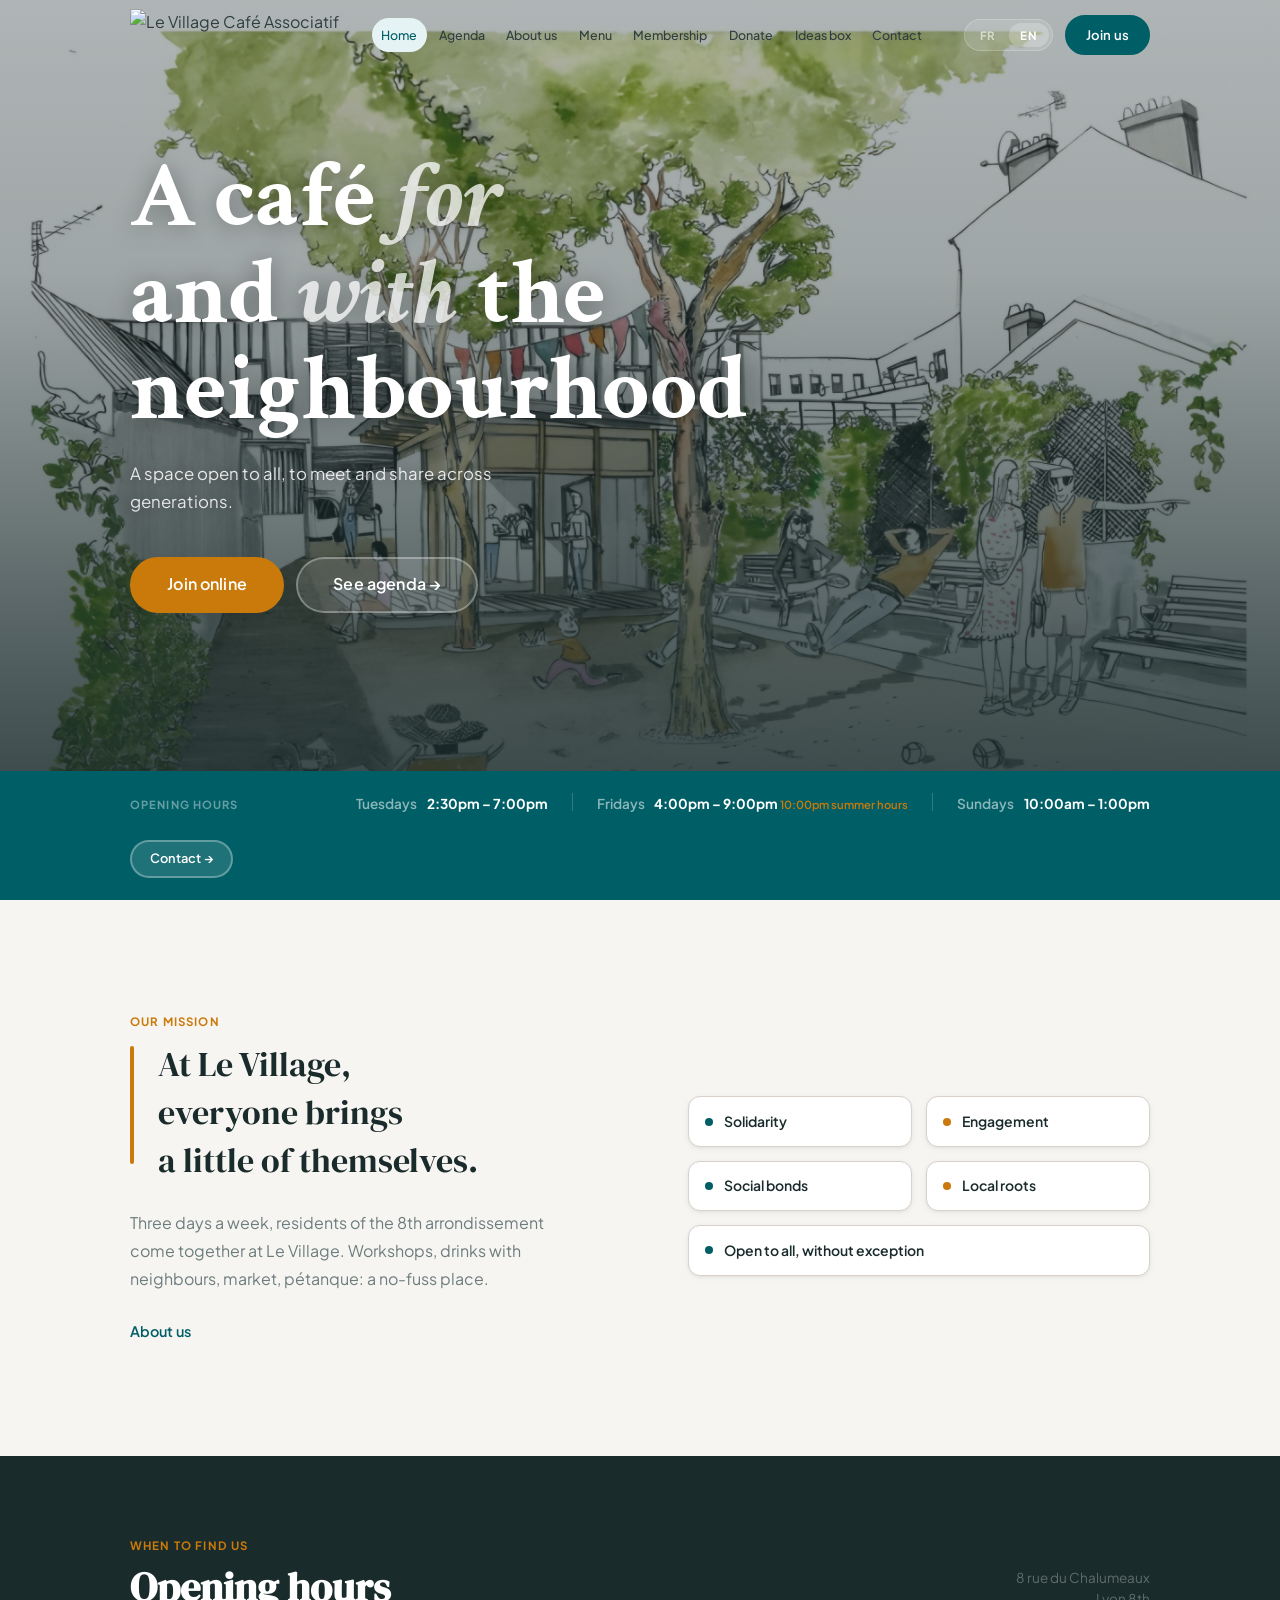
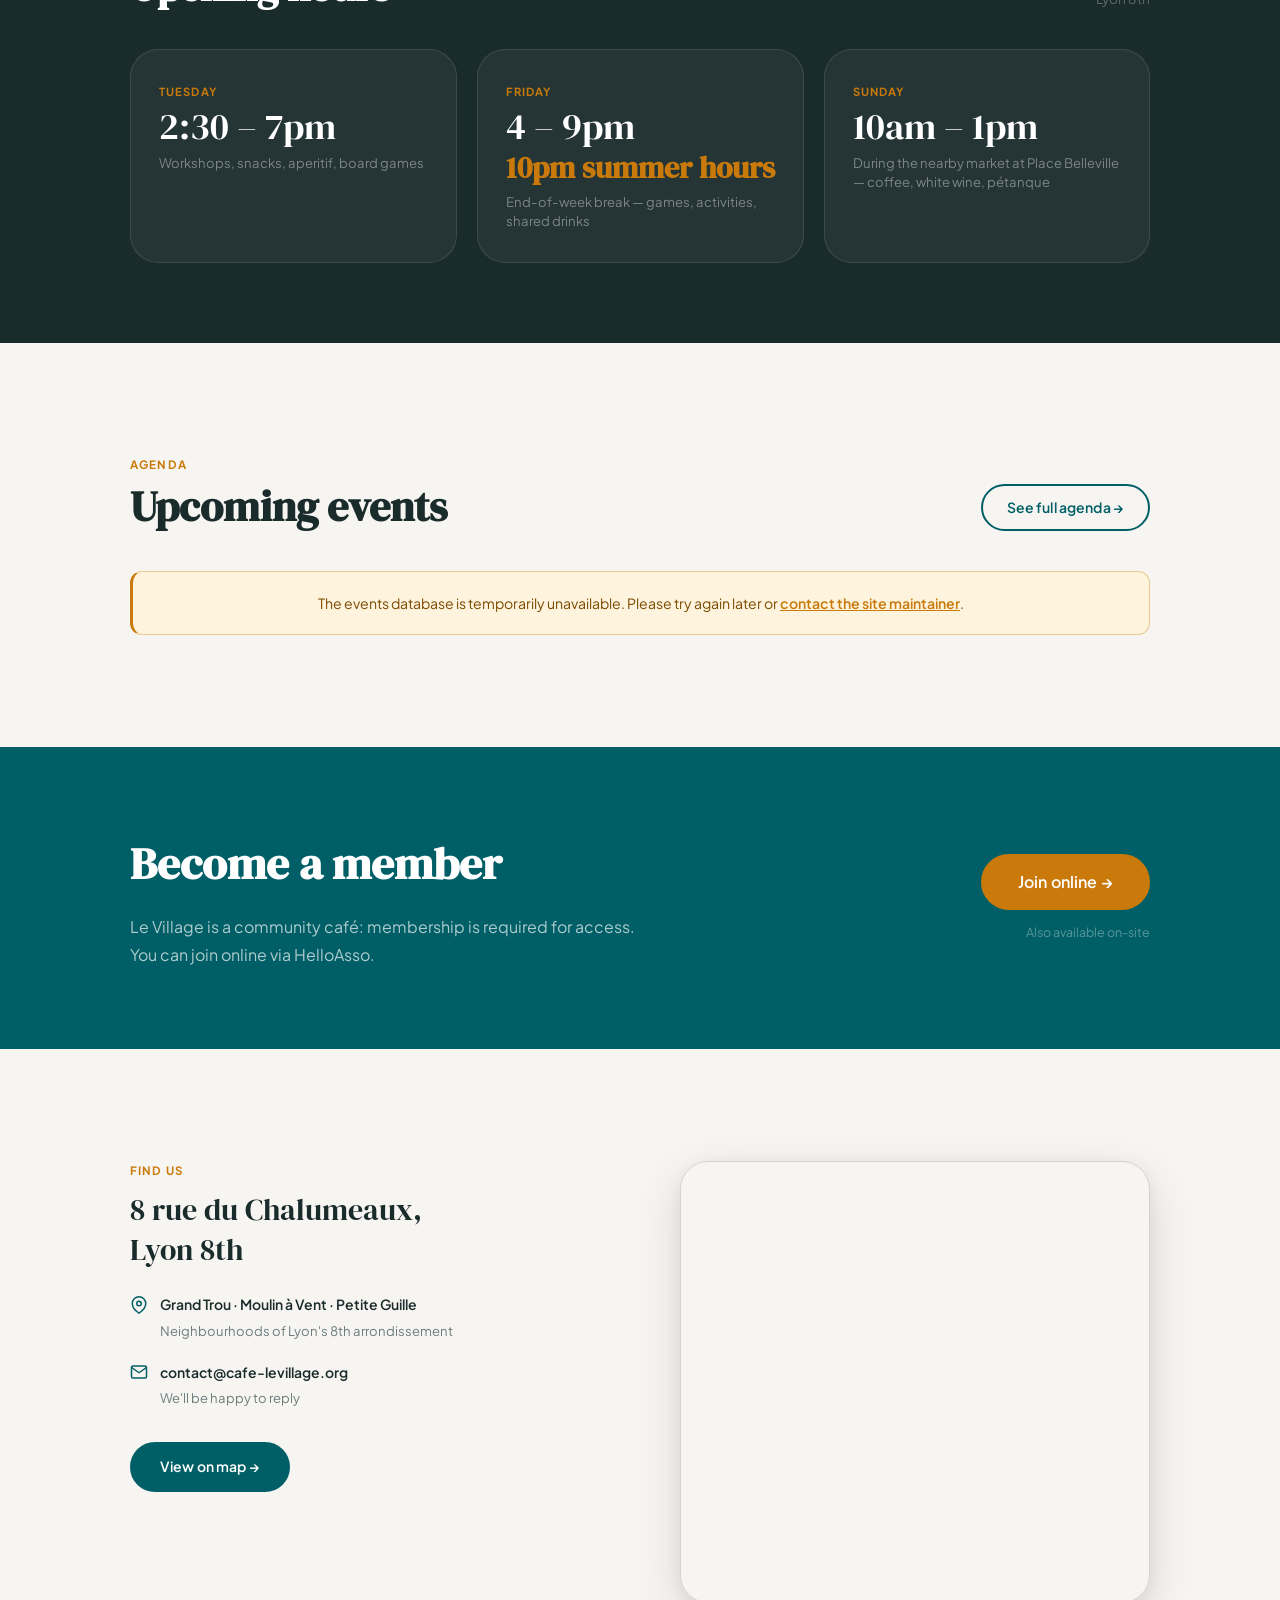
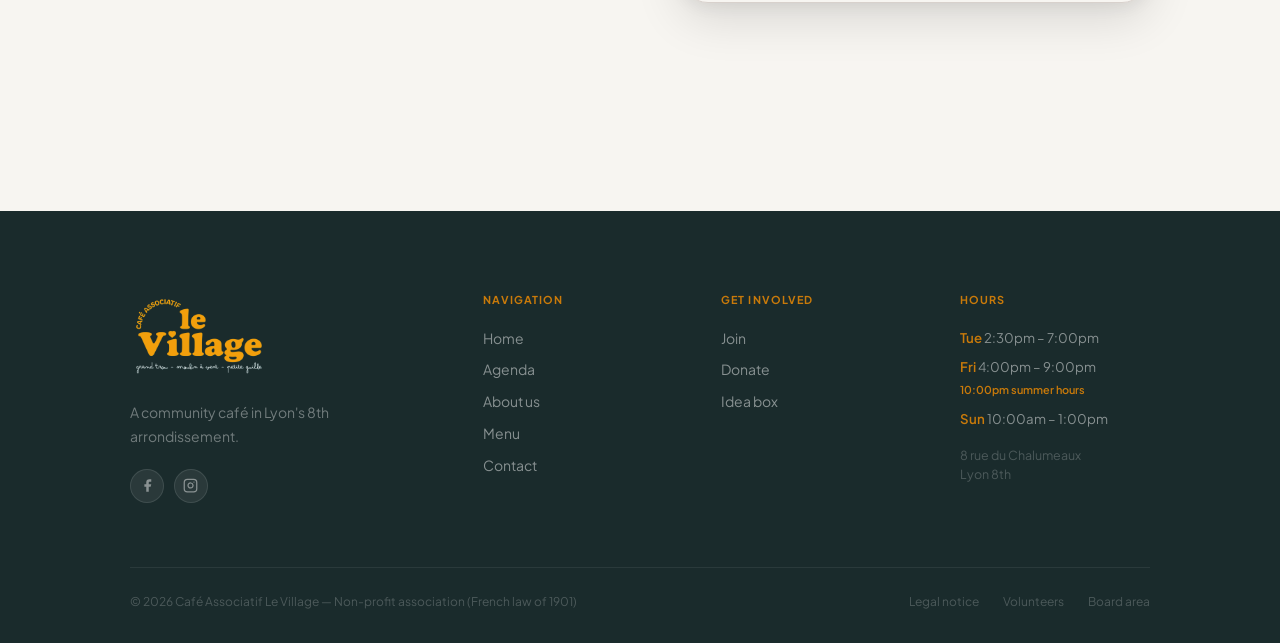
==== commit 226dc720: "i18n : passe complète de traduction FR/EN sur le site - Accueil : titre, sous-titre, horaires (bande" ====
--- a/index.html
+++ b/index.html
@@ -3,7 +3,7 @@
 <head>
   <meta charset="UTF-8">
   <meta name="viewport" content="width=device-width, initial-scale=1.0">
-  <title>Le Village — Café Associatif · Lyon 8e</title>
+  <title data-fr="Le Village — Café Associatif · Lyon 8e" data-en="Le Village — Community café · Lyon 8th">Le Village — Café Associatif · Lyon 8e</title>
   <meta name="description" content="Le Café Associatif Le Village — un espace ouvert à tous dans le 8e arrondissement de Lyon. Grand Trou · Moulin à Vent · Petite Guille.">
   <meta name="supabase-url" content="https://evifxtecjhemmaxaiozt.supabase.co">
   <meta name="supabase-anon-key" content="eyJhbGciOiJIUzI1NiIsInR5cCI6IkpXVCJ9.eyJpc3MiOiJzdXBhYmFzZSIsInJlZiI6ImV2aWZ4dGVjamhlbW1heGFpb3p0Iiwicm9sZSI6ImFub24iLCJpYXQiOjE3NzY5NzIzNzIsImV4cCI6MjA5MjU0ODM3Mn0.0Z4AL42b8cR0iKOZtfdiRQTcMbqZZi36RvYYEcFA48U">
@@ -141,7 +141,7 @@
   <nav class="site-nav" id="site-nav">
     <div class="nav-inner">
       <a href="index.html" class="nav-logo"><img src="assets/images/logo-header.png" alt="Le Village Café Associatif"></a>
-      <div class="nav-links" role="navigation" aria-label="Navigation principale">
+      <div class="nav-links" role="navigation" aria-label="Navigation principale" data-fr-aria-label="Navigation principale" data-en-aria-label="Main navigation">
         <a href="index.html" class="active" data-fr="Accueil" data-en="Home">Accueil</a>
         <a href="agenda.html" data-fr="Agenda" data-en="Agenda">Agenda</a>
         <a href="qui-sommes-nous.html" data-fr="Qui sommes-nous" data-en="About us">Qui sommes-nous</a>
@@ -171,13 +171,13 @@
 
   <!-- HERO -->
   <section class="hero" id="hero-section">
-    <img src="assets/images/aquarelle.jpeg" alt="Café Associatif Le Village — terrasse animée du quartier" class="hero-bg">
+    <img src="assets/images/aquarelle.jpeg" alt="Café Associatif Le Village — terrasse animée du quartier" data-fr-alt="Café Associatif Le Village — terrasse animée du quartier" data-en-alt="Le Village community café — a lively neighbourhood terrace" class="hero-bg">
     <div class="hero-overlay"></div>
     <div class="container hero-body">
-      <h1 class="hero-title fin fin-1">
+      <h1 class="hero-title fin fin-1" data-fr-rich="Un café <em>pour</em><br>et <em>avec</em> le quartier" data-en-rich="A café <em>for</em><br>and <em>with</em> the neighbourhood">
         Un café <em>pour</em><br>et <em>avec</em> le quartier
       </h1>
-      <p class="hero-sub fin fin-3">
+      <p class="hero-sub fin fin-3" data-fr="Espace ouvert à tous, pour se rencontrer et partager entre générations." data-en="A space open to all, to meet and share across generations.">
         Espace ouvert à tous, pour se rencontrer et partager entre générations.
       </p>
       <div class="hero-actions fin fin-4">
@@ -189,11 +189,11 @@
       <div class="hero-strip-inner">
         <div><p class="strip-label" data-fr="Horaires d'ouverture" data-en="Opening hours">Horaires d'ouverture</p></div>
         <div class="strip-hours">
-          <div class="strip-item"><span class="strip-day" data-fr="Mardis" data-en="Tuesdays">Mardis</span><span class="strip-time">14h30 – 19h00</span></div>
+          <div class="strip-item"><span class="strip-day" data-fr="Mardis" data-en="Tuesdays">Mardis</span><span class="strip-time" data-fr="14h30 – 19h00" data-en="2:30pm – 7:00pm">14h30 – 19h00</span></div>
           <div class="strip-sep"></div>
-          <div class="strip-item"><span class="strip-day" data-fr="Vendredis" data-en="Fridays">Vendredis</span><span class="strip-time">16h00 – 21h00 <span class="summer-note">22h00 en heures d'été</span></span></div>
+          <div class="strip-item"><span class="strip-day" data-fr="Vendredis" data-en="Fridays">Vendredis</span><span class="strip-time" data-fr-rich="16h00 – 21h00 <span class=&quot;summer-note&quot;>22h00 en heures d'été</span>" data-en-rich="4:00pm – 9:00pm <span class=&quot;summer-note&quot;>10:00pm summer hours</span>">16h00 – 21h00 <span class="summer-note">22h00 en heures d'été</span></span></div>
           <div class="strip-sep"></div>
-          <div class="strip-item"><span class="strip-day" data-fr="Dimanches" data-en="Sundays">Dimanches</span><span class="strip-time">10h00 – 13h00</span></div>
+          <div class="strip-item"><span class="strip-day" data-fr="Dimanches" data-en="Sundays">Dimanches</span><span class="strip-time" data-fr="10h00 – 13h00" data-en="10:00am – 1:00pm">10h00 – 13h00</span></div>
         </div>
         <a href="contact.html" class="btn btn-ghost" style="font-size:.8rem;padding:.4rem 1.1rem;" data-fr="Contact →" data-en="Contact →">Contact →</a>
       </div>
@@ -238,22 +238,22 @@
           <p class="s-label" style="color:var(--amber);" data-fr="Quand nous retrouver" data-en="When to find us">Quand nous retrouver</p>
           <h2 style="font-family:var(--font-display);font-size:clamp(1.9rem,4vw,2.5rem);color:var(--white);line-height:1.1;" data-fr="Horaires d'ouverture" data-en="Opening hours">Horaires d'ouverture</h2>
         </div>
-        <p style="font-size:.85rem;color:rgba(255,255,255,.3);max-width:260px;line-height:1.55;text-align:right;">8 rue du Chalumeaux<br>Lyon 8e</p>
+        <p style="font-size:.85rem;color:rgba(255,255,255,.3);max-width:260px;line-height:1.55;text-align:right;" data-fr-rich="8 rue du Chalumeaux<br>Lyon 8e" data-en-rich="8 rue du Chalumeaux<br>Lyon 8th">8 rue du Chalumeaux<br>Lyon 8e</p>
       </div>
       <div class="hours-grid reveal">
         <div class="hcard">
           <p class="hcard-day" data-fr="Mardi" data-en="Tuesday">Mardi</p>
-          <p class="hcard-time">14h30 – 19h</p>
+          <p class="hcard-time" data-fr="14h30 – 19h" data-en="2:30 – 7pm">14h30 – 19h</p>
           <p class="hcard-note" data-fr="Ateliers, goûter, apéritif, jeux de société" data-en="Workshops, snacks, aperitif, board games">Ateliers, goûter, apéritif, jeux de société</p>
         </div>
         <div class="hcard">
           <p class="hcard-day" data-fr="Vendredi" data-en="Friday">Vendredi</p>
-          <p class="hcard-time">16h00 – 21h <span class="summer-note">22h en heures d'été</span></p>
+          <p class="hcard-time" data-fr-rich="16h00 – 21h <span class=&quot;summer-note&quot;>22h en heures d'été</span>" data-en-rich="4 – 9pm <span class=&quot;summer-note&quot;>10pm summer hours</span>">16h00 – 21h <span class="summer-note">22h en heures d'été</span></p>
           <p class="hcard-note" data-fr="Break de fin de semaine — jeux, animations, verres partagés" data-en="End-of-week break — games, activities, shared drinks">Break de fin de semaine — jeux, animations, verres partagés</p>
         </div>
         <div class="hcard">
           <p class="hcard-day" data-fr="Dimanche" data-en="Sunday">Dimanche</p>
-          <p class="hcard-time">10h00 – 13h</p>
+          <p class="hcard-time" data-fr="10h00 – 13h" data-en="10am – 1pm">10h00 – 13h</p>
           <p class="hcard-note" data-fr="Pendant le marché voisin place Belleville — café, vin blanc, pétanque" data-en="During the nearby market at Place Belleville — coffee, white wine, pétanque">Pendant le marché voisin place Belleville — café, vin blanc, pétanque</p>
         </div>
       </div>
@@ -298,7 +298,7 @@
       <div class="map-grid reveal">
         <div>
           <p class="s-label" data-fr="Nous trouver" data-en="Find us">Nous trouver</p>
-          <p class="map-addr">8 rue du Chalumeaux,<br>Lyon 8e</p>
+          <p class="map-addr" data-fr-rich="8 rue du Chalumeaux,<br>Lyon 8e" data-en-rich="8 rue du Chalumeaux,<br>Lyon 8th">8 rue du Chalumeaux,<br>Lyon 8e</p>
           <div class="map-details">
             <div class="map-row">
               <svg class="map-icon" viewBox="0 0 24 24" fill="none" stroke="currentColor" stroke-width="2" stroke-linecap="round" stroke-linejoin="round"><path d="M21 10c0 7-9 13-9 13s-9-6-9-13a9 9 0 0 1 18 0z"/><circle cx="12" cy="10" r="3"/></svg>
@@ -318,7 +318,7 @@
           <a href="contact.html" class="btn btn-primary" style="padding:.7rem 1.75rem;" data-fr="Voir sur la carte →" data-en="View on map →">Voir sur la carte →</a>
         </div>
         <div class="map-frame">
-          <iframe title="Carte — Café Associatif Le Village, Lyon 8e" src="https://cartes.app/?allez=Café Associatif Le Village|n13308296369|4.85406|45.73576#15/45.73655/4.8552" loading="lazy"></iframe>
+          <iframe title="Carte — Café Associatif Le Village, Lyon 8e" data-fr-title="Carte — Café Associatif Le Village, Lyon 8e" data-en-title="Map — Le Village community café, Lyon 8th" src="https://cartes.app/?allez=Café Associatif Le Village|n13308296369|4.85406|45.73576#15/45.73655/4.8552" loading="lazy"></iframe>
         </div>
       </div>
     </div>
@@ -330,9 +330,9 @@
         <div><img src="assets/images/logo-detoure-orange.png" alt="Le Village" class="footer-logo"><p class="footer-tagline" data-fr="Un café associatif du 8e arrondissement de Lyon." data-en="A community café in Lyon's 8th arrondissement.">Un café associatif du 8e arrondissement de Lyon.</p><div class="footer-social"><a href="https://www.facebook.com/profile.php?id=61574530611496" class="soc-btn" target="_blank" rel="noopener" aria-label="Facebook"><svg viewBox="0 0 24 24" fill="currentColor"><path d="M18 2h-3a5 5 0 0 0-5 5v3H7v4h3v8h4v-8h3l1-4h-4V7a1 1 0 0 1 1-1h3z"/></svg></a><a href="https://www.instagram.com/cafe_associatif_le_village" class="soc-btn" target="_blank" rel="noopener" aria-label="Instagram"><svg viewBox="0 0 24 24" fill="none" stroke="currentColor" stroke-width="2" stroke-linecap="round" stroke-linejoin="round"><rect x="2" y="2" width="20" height="20" rx="5" ry="5"/><path d="M16 11.37A4 4 0 1 1 12.63 8 4 4 0 0 1 16 11.37z"/><line x1="17.5" y1="6.5" x2="17.51" y2="6.5"/></svg></a></div></div>
         <div><p class="fc-title" data-fr="Navigation" data-en="Navigation">Navigation</p><nav class="fc-links"><a href="index.html" data-fr="Accueil" data-en="Home">Accueil</a><a href="agenda.html" data-fr="Agenda" data-en="Agenda">Agenda</a><a href="qui-sommes-nous.html" data-fr="Qui sommes-nous" data-en="About us">Qui sommes-nous</a><a href="carte.html" data-fr="La Carte" data-en="Menu">La Carte</a><a href="contact.html" data-fr="Contact" data-en="Contact">Contact</a></nav></div>
         <div><p class="fc-title" data-fr="Participer" data-en="Get involved">Participer</p><nav class="fc-links"><a href="adhesion.html" data-fr="Adhérer" data-en="Join">Adhérer</a><a href="don.html" data-fr="Faire un don" data-en="Donate">Faire un don</a><a href="boite-a-idees.html" data-fr="Boîte à idées" data-en="Idea box">Boîte à idées</a></nav></div>
-        <div><p class="fc-title" data-fr="Horaires" data-en="Hours">Horaires</p><div class="fc-hours"><p class="fc-hour" data-fr-rich="<strong>Mar</strong> 14h30 – 19h00" data-en-rich="<strong>Tue</strong> 2:30pm – 7:00pm"><strong>Mar</strong> 14h30 – 19h00</p><p class="fc-hour" data-fr-rich="<strong>Ven</strong> 16h00 – 21h00 <span class=&quot;summer-note&quot;>22h00 en heures d'été</span>" data-en-rich="<strong>Fri</strong> 4:00pm – 9:00pm <span class=&quot;summer-note&quot;>10:00pm summer hours</span>"><strong>Ven</strong> 16h00 – 21h00 <span class="summer-note">22h00 en heures d'été</span></p><p class="fc-hour" data-fr-rich="<strong>Dim</strong> 10h00 – 13h00" data-en-rich="<strong>Sun</strong> 10:00am – 1:00pm"><strong>Dim</strong> 10h00 – 13h00</p></div><p style="font-size:.78rem;color:rgba(255,255,255,.22);margin-top:1rem;line-height:1.5;">8 rue du Chalumeaux<br>Lyon 8e</p></div>
-      </div>
-      <div class="footer-bottom"><span>© 2026 Café Associatif Le Village — Association loi 1901</span><div class="footer-bottom-links"><a href="contact.html" data-fr="Mentions légales" data-en="Legal notice">Mentions légales</a><a href="benevoles.html" data-fr="Bénévoles" data-en="Volunteers">Bénévoles</a><a href="ca.html" data-fr="Espace CA" data-en="Board area">Espace CA</a></div></div>
+        <div><p class="fc-title" data-fr="Horaires" data-en="Hours">Horaires</p><div class="fc-hours"><p class="fc-hour" data-fr-rich="<strong>Mar</strong> 14h30 – 19h00" data-en-rich="<strong>Tue</strong> 2:30pm – 7:00pm"><strong>Mar</strong> 14h30 – 19h00</p><p class="fc-hour" data-fr-rich="<strong>Ven</strong> 16h00 – 21h00 <span class=&quot;summer-note&quot;>22h00 en heures d'été</span>" data-en-rich="<strong>Fri</strong> 4:00pm – 9:00pm <span class=&quot;summer-note&quot;>10:00pm summer hours</span>"><strong>Ven</strong> 16h00 – 21h00 <span class="summer-note">22h00 en heures d'été</span></p><p class="fc-hour" data-fr-rich="<strong>Dim</strong> 10h00 – 13h00" data-en-rich="<strong>Sun</strong> 10:00am – 1:00pm"><strong>Dim</strong> 10h00 – 13h00</p></div><p style="font-size:.78rem;color:rgba(255,255,255,.22);margin-top:1rem;line-height:1.5;" data-fr-rich="8 rue du Chalumeaux<br>Lyon 8e" data-en-rich="8 rue du Chalumeaux<br>Lyon 8th">8 rue du Chalumeaux<br>Lyon 8e</p></div>
+      </div>
+      <div class="footer-bottom"><span data-fr="© 2026 Café Associatif Le Village — Association loi 1901" data-en="© 2026 Café Associatif Le Village — Non-profit association (French law of 1901)">© 2026 Café Associatif Le Village — Association loi 1901</span><div class="footer-bottom-links"><a href="contact.html" data-fr="Mentions légales" data-en="Legal notice">Mentions légales</a><a href="benevoles.html" data-fr="Bénévoles" data-en="Volunteers">Bénévoles</a><a href="ca.html" data-fr="Espace CA" data-en="Board area">Espace CA</a></div></div>
     </div>
   </footer>
 
@@ -464,5 +464,6 @@
 
   <script src="assets/js/lightbox.js" defer></script>
   <script src="assets/js/notifications.js" defer></script>
+  <script src="assets/js/stats.js" defer></script>
 </body>
 </html>
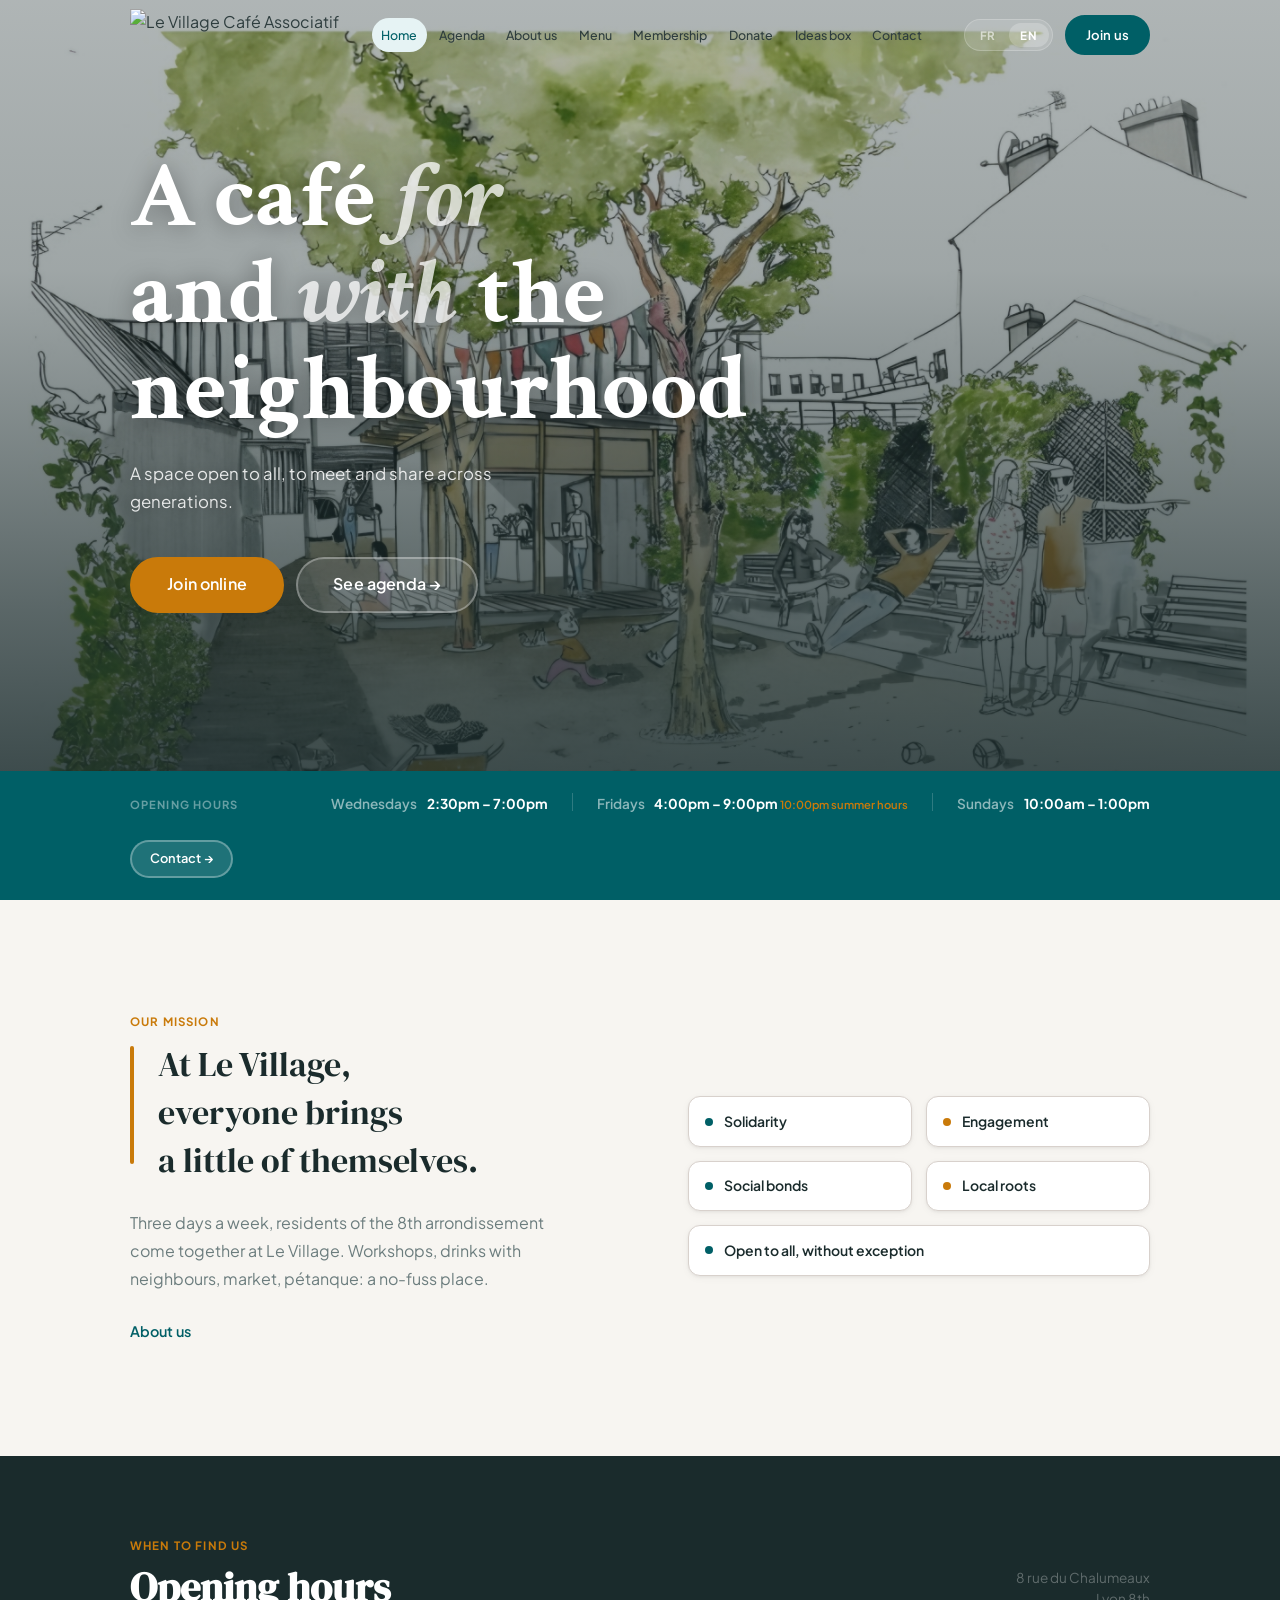
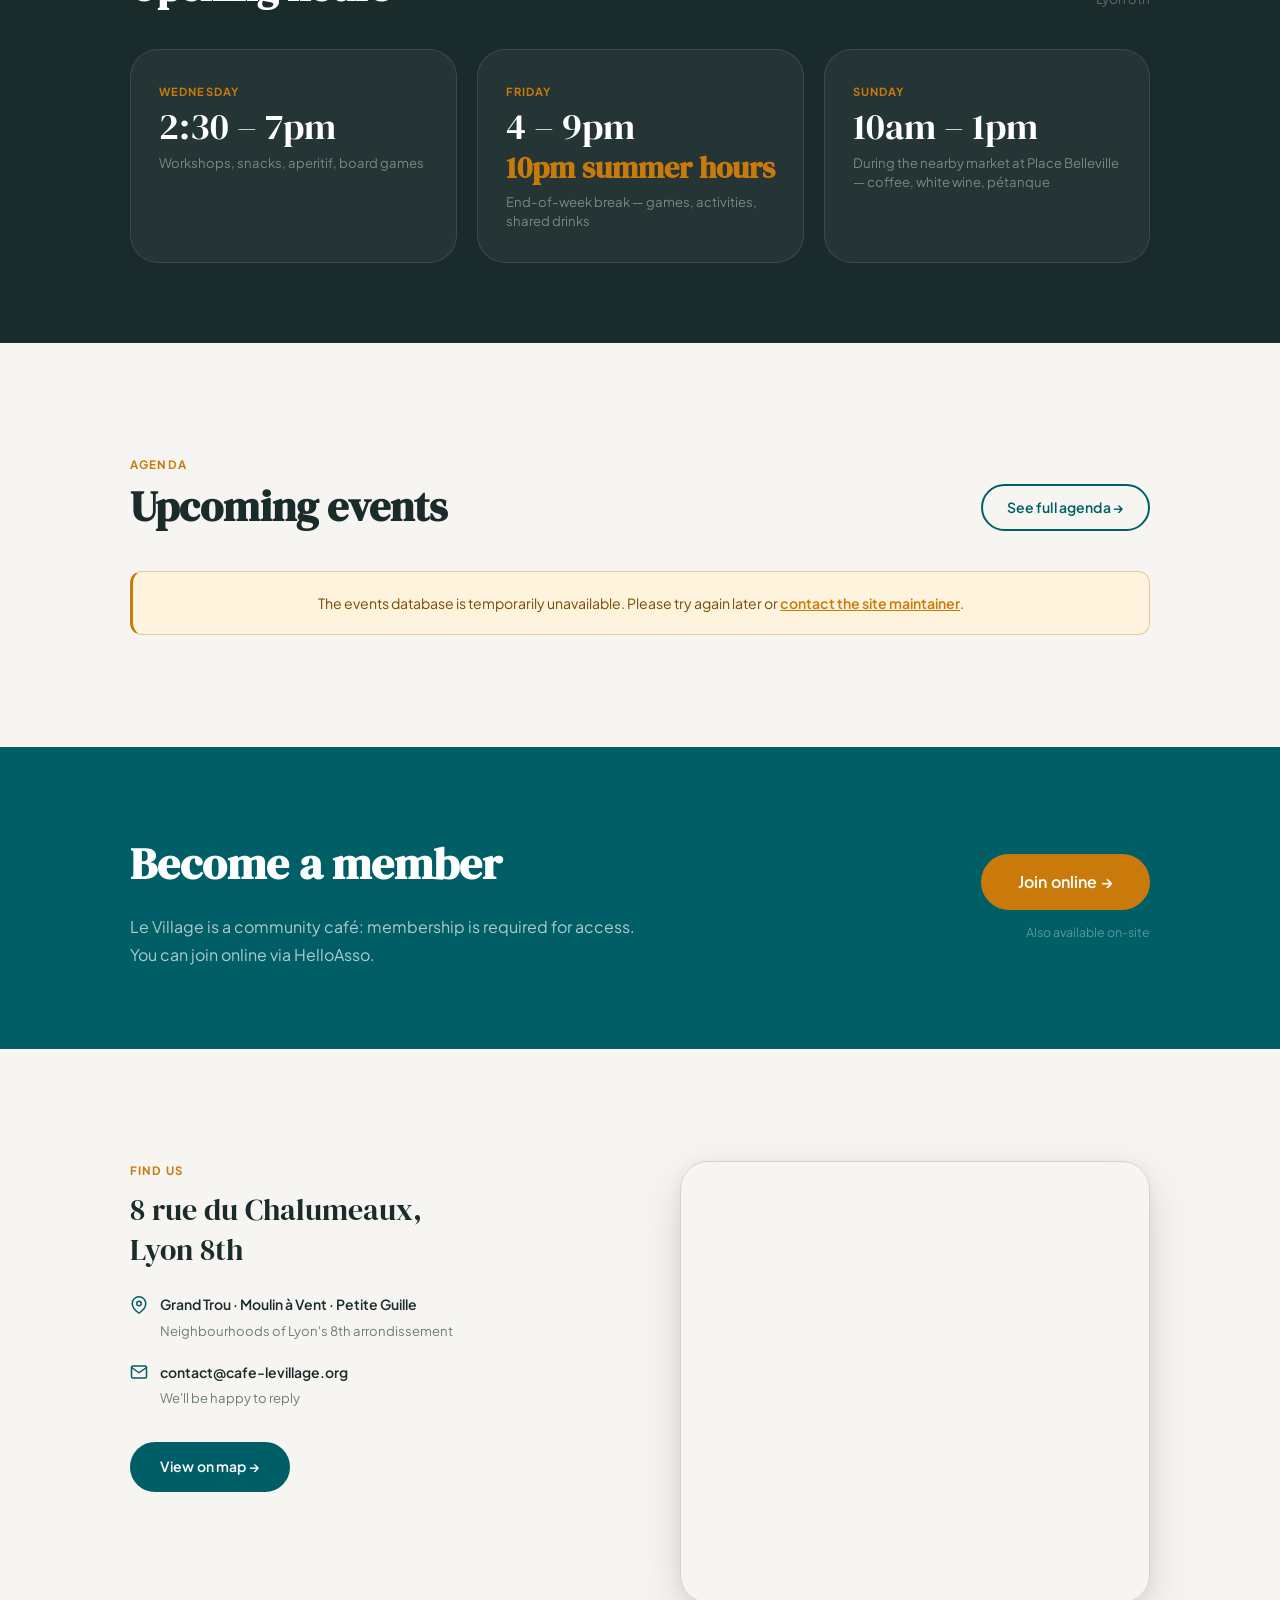
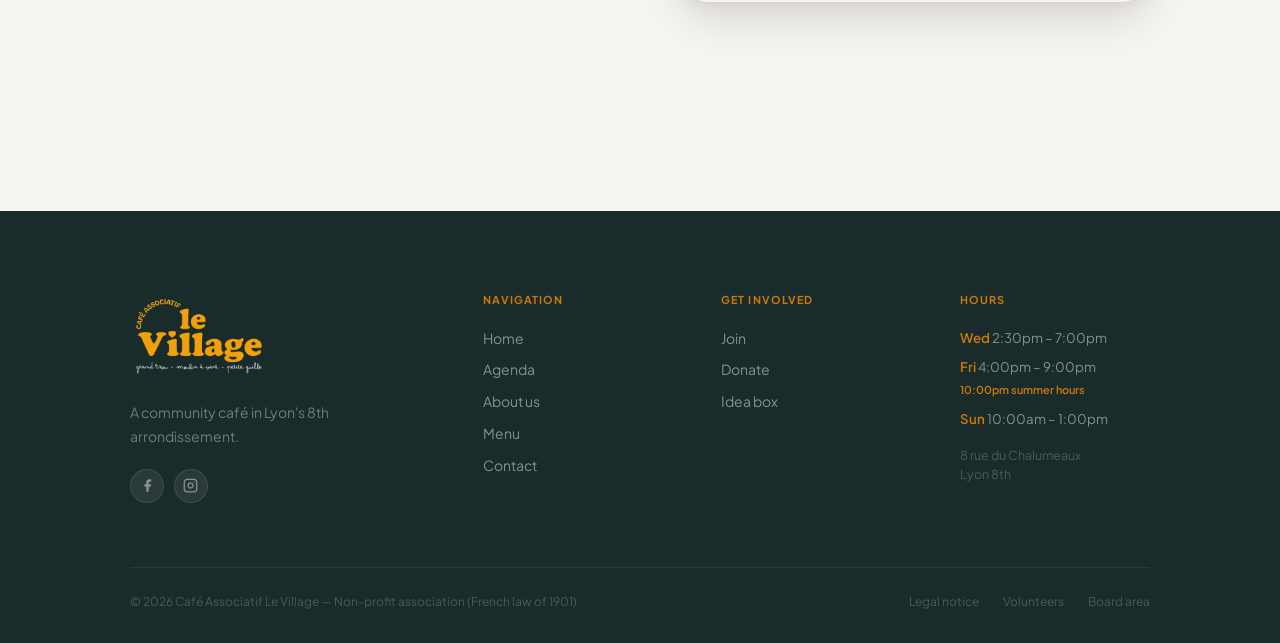
==== commit 68c54b14: "Ouverture le mercredi au lieu du mardi et programme de novembre Les horaires du site passent du mard" ====
--- a/index.html
+++ b/index.html
@@ -32,7 +32,7 @@
     },
     "email": "contact@cafe-levillage.org",
     "openingHoursSpecification": [
-      { "@type": "OpeningHoursSpecification", "dayOfWeek": "Tuesday",  "opens": "14:30", "closes": "19:00" },
+      { "@type": "OpeningHoursSpecification", "dayOfWeek": "Wednesday", "opens": "14:30", "closes": "19:00" },
       { "@type": "OpeningHoursSpecification", "dayOfWeek": "Friday",   "opens": "16:00", "closes": "21:00" },
       { "@type": "OpeningHoursSpecification", "dayOfWeek": "Sunday",   "opens": "10:00", "closes": "13:00" }
     ]
@@ -189,7 +189,7 @@
       <div class="hero-strip-inner">
         <div><p class="strip-label" data-fr="Horaires d'ouverture" data-en="Opening hours">Horaires d'ouverture</p></div>
         <div class="strip-hours">
-          <div class="strip-item"><span class="strip-day" data-fr="Mardis" data-en="Tuesdays">Mardis</span><span class="strip-time" data-fr="14h30 – 19h00" data-en="2:30pm – 7:00pm">14h30 – 19h00</span></div>
+          <div class="strip-item"><span class="strip-day" data-fr="Mercredis" data-en="Wednesdays">Mercredis</span><span class="strip-time" data-fr="14h30 – 19h00" data-en="2:30pm – 7:00pm">14h30 – 19h00</span></div>
           <div class="strip-sep"></div>
           <div class="strip-item"><span class="strip-day" data-fr="Vendredis" data-en="Fridays">Vendredis</span><span class="strip-time" data-fr-rich="16h00 – 21h00 <span class=&quot;summer-note&quot;>22h00 en heures d'été</span>" data-en-rich="4:00pm – 9:00pm <span class=&quot;summer-note&quot;>10:00pm summer hours</span>">16h00 – 21h00 <span class="summer-note">22h00 en heures d'été</span></span></div>
           <div class="strip-sep"></div>
@@ -242,7 +242,7 @@
       </div>
       <div class="hours-grid reveal">
         <div class="hcard">
-          <p class="hcard-day" data-fr="Mardi" data-en="Tuesday">Mardi</p>
+          <p class="hcard-day" data-fr="Mercredi" data-en="Wednesday">Mercredi</p>
           <p class="hcard-time" data-fr="14h30 – 19h" data-en="2:30 – 7pm">14h30 – 19h</p>
           <p class="hcard-note" data-fr="Ateliers, goûter, apéritif, jeux de société" data-en="Workshops, snacks, aperitif, board games">Ateliers, goûter, apéritif, jeux de société</p>
         </div>
@@ -330,7 +330,7 @@
         <div><img src="assets/images/logo-detoure-orange.png" alt="Le Village" class="footer-logo"><p class="footer-tagline" data-fr="Un café associatif du 8e arrondissement de Lyon." data-en="A community café in Lyon's 8th arrondissement.">Un café associatif du 8e arrondissement de Lyon.</p><div class="footer-social"><a href="https://www.facebook.com/profile.php?id=61574530611496" class="soc-btn" target="_blank" rel="noopener" aria-label="Facebook"><svg viewBox="0 0 24 24" fill="currentColor"><path d="M18 2h-3a5 5 0 0 0-5 5v3H7v4h3v8h4v-8h3l1-4h-4V7a1 1 0 0 1 1-1h3z"/></svg></a><a href="https://www.instagram.com/cafe_associatif_le_village" class="soc-btn" target="_blank" rel="noopener" aria-label="Instagram"><svg viewBox="0 0 24 24" fill="none" stroke="currentColor" stroke-width="2" stroke-linecap="round" stroke-linejoin="round"><rect x="2" y="2" width="20" height="20" rx="5" ry="5"/><path d="M16 11.37A4 4 0 1 1 12.63 8 4 4 0 0 1 16 11.37z"/><line x1="17.5" y1="6.5" x2="17.51" y2="6.5"/></svg></a></div></div>
         <div><p class="fc-title" data-fr="Navigation" data-en="Navigation">Navigation</p><nav class="fc-links"><a href="index.html" data-fr="Accueil" data-en="Home">Accueil</a><a href="agenda.html" data-fr="Agenda" data-en="Agenda">Agenda</a><a href="qui-sommes-nous.html" data-fr="Qui sommes-nous" data-en="About us">Qui sommes-nous</a><a href="carte.html" data-fr="La Carte" data-en="Menu">La Carte</a><a href="contact.html" data-fr="Contact" data-en="Contact">Contact</a></nav></div>
         <div><p class="fc-title" data-fr="Participer" data-en="Get involved">Participer</p><nav class="fc-links"><a href="adhesion.html" data-fr="Adhérer" data-en="Join">Adhérer</a><a href="don.html" data-fr="Faire un don" data-en="Donate">Faire un don</a><a href="boite-a-idees.html" data-fr="Boîte à idées" data-en="Idea box">Boîte à idées</a></nav></div>
-        <div><p class="fc-title" data-fr="Horaires" data-en="Hours">Horaires</p><div class="fc-hours"><p class="fc-hour" data-fr-rich="<strong>Mar</strong> 14h30 – 19h00" data-en-rich="<strong>Tue</strong> 2:30pm – 7:00pm"><strong>Mar</strong> 14h30 – 19h00</p><p class="fc-hour" data-fr-rich="<strong>Ven</strong> 16h00 – 21h00 <span class=&quot;summer-note&quot;>22h00 en heures d'été</span>" data-en-rich="<strong>Fri</strong> 4:00pm – 9:00pm <span class=&quot;summer-note&quot;>10:00pm summer hours</span>"><strong>Ven</strong> 16h00 – 21h00 <span class="summer-note">22h00 en heures d'été</span></p><p class="fc-hour" data-fr-rich="<strong>Dim</strong> 10h00 – 13h00" data-en-rich="<strong>Sun</strong> 10:00am – 1:00pm"><strong>Dim</strong> 10h00 – 13h00</p></div><p style="font-size:.78rem;color:rgba(255,255,255,.22);margin-top:1rem;line-height:1.5;" data-fr-rich="8 rue du Chalumeaux<br>Lyon 8e" data-en-rich="8 rue du Chalumeaux<br>Lyon 8th">8 rue du Chalumeaux<br>Lyon 8e</p></div>
+        <div><p class="fc-title" data-fr="Horaires" data-en="Hours">Horaires</p><div class="fc-hours"><p class="fc-hour" data-fr-rich="<strong>Mer</strong> 14h30 – 19h00" data-en-rich="<strong>Wed</strong> 2:30pm – 7:00pm"><strong>Mer</strong> 14h30 – 19h00</p><p class="fc-hour" data-fr-rich="<strong>Ven</strong> 16h00 – 21h00 <span class=&quot;summer-note&quot;>22h00 en heures d'été</span>" data-en-rich="<strong>Fri</strong> 4:00pm – 9:00pm <span class=&quot;summer-note&quot;>10:00pm summer hours</span>"><strong>Ven</strong> 16h00 – 21h00 <span class="summer-note">22h00 en heures d'été</span></p><p class="fc-hour" data-fr-rich="<strong>Dim</strong> 10h00 – 13h00" data-en-rich="<strong>Sun</strong> 10:00am – 1:00pm"><strong>Dim</strong> 10h00 – 13h00</p></div><p style="font-size:.78rem;color:rgba(255,255,255,.22);margin-top:1rem;line-height:1.5;" data-fr-rich="8 rue du Chalumeaux<br>Lyon 8e" data-en-rich="8 rue du Chalumeaux<br>Lyon 8th">8 rue du Chalumeaux<br>Lyon 8e</p></div>
       </div>
       <div class="footer-bottom"><span data-fr="© 2026 Café Associatif Le Village — Association loi 1901" data-en="© 2026 Café Associatif Le Village — Non-profit association (French law of 1901)">© 2026 Café Associatif Le Village — Association loi 1901</span><div class="footer-bottom-links"><a href="contact.html" data-fr="Mentions légales" data-en="Legal notice">Mentions légales</a><a href="benevoles.html" data-fr="Bénévoles" data-en="Volunteers">Bénévoles</a><a href="ca.html" data-fr="Espace CA" data-en="Board area">Espace CA</a></div></div>
     </div>
